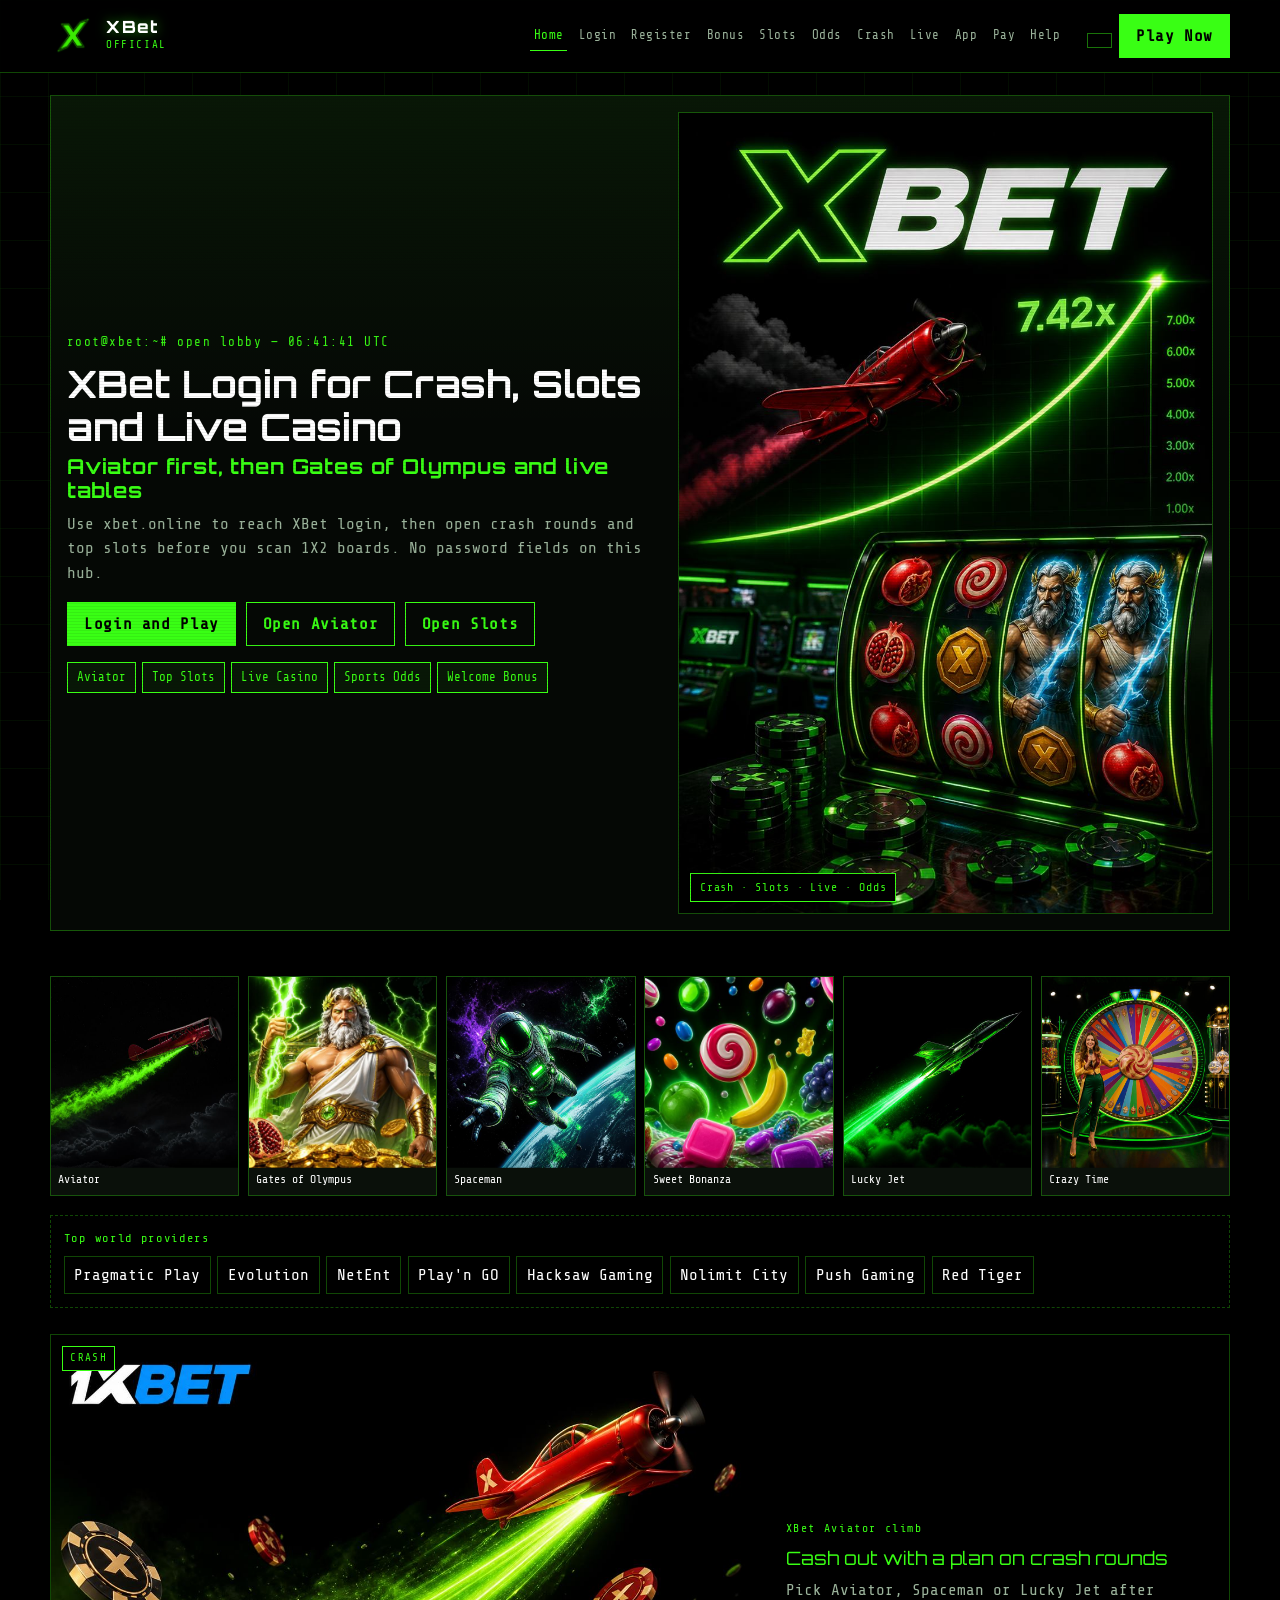
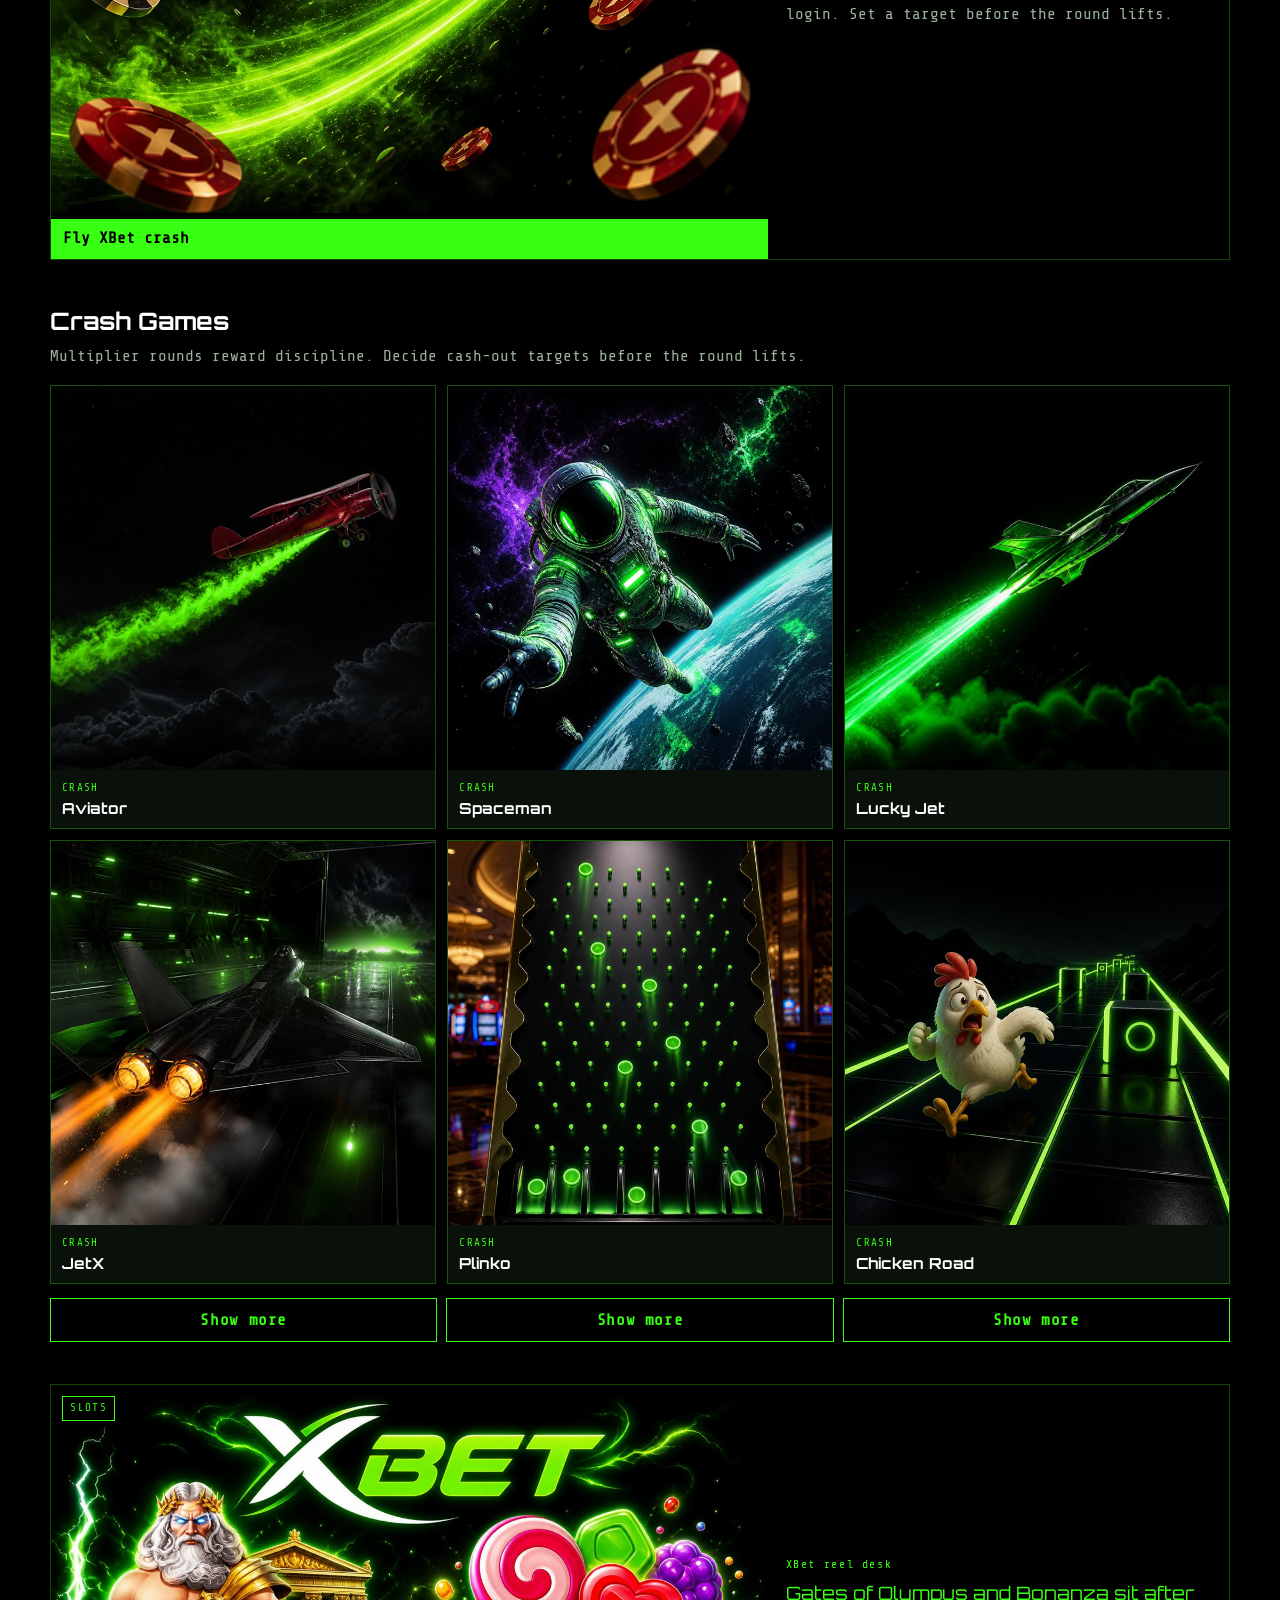
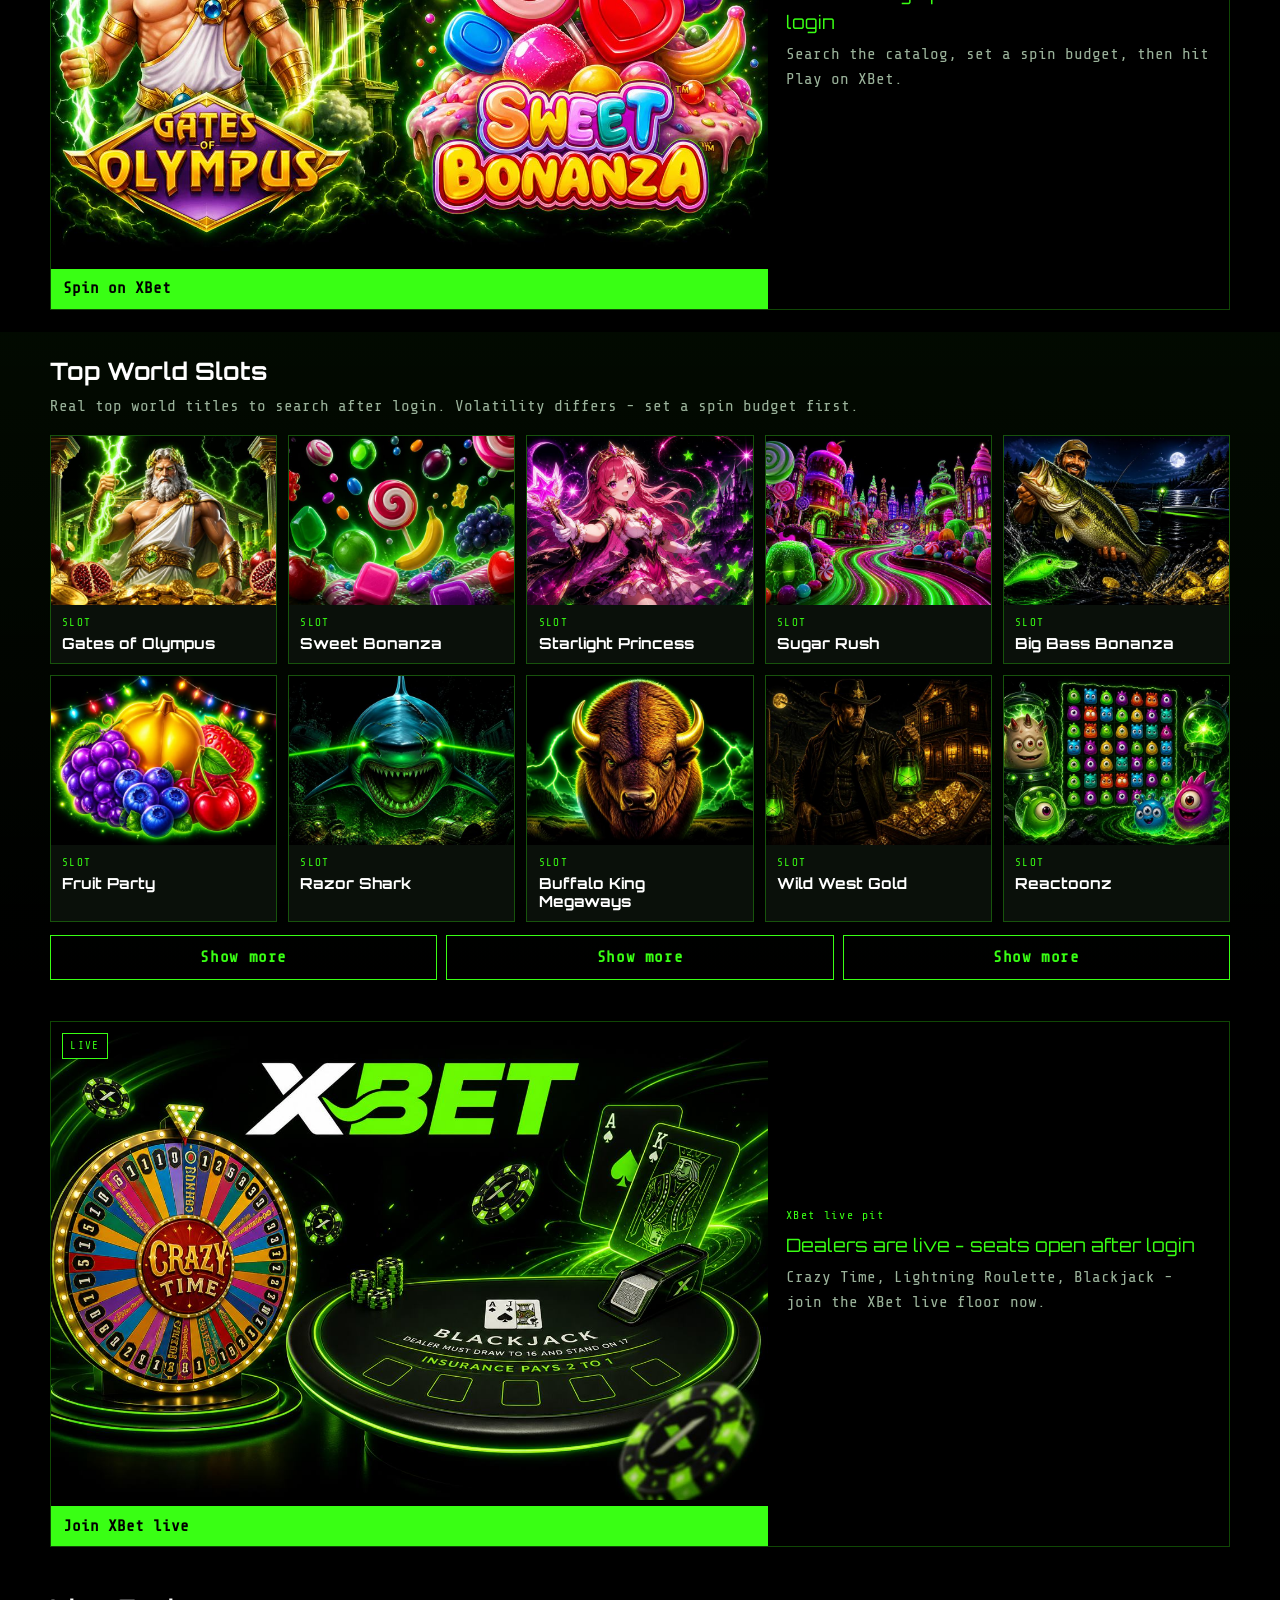
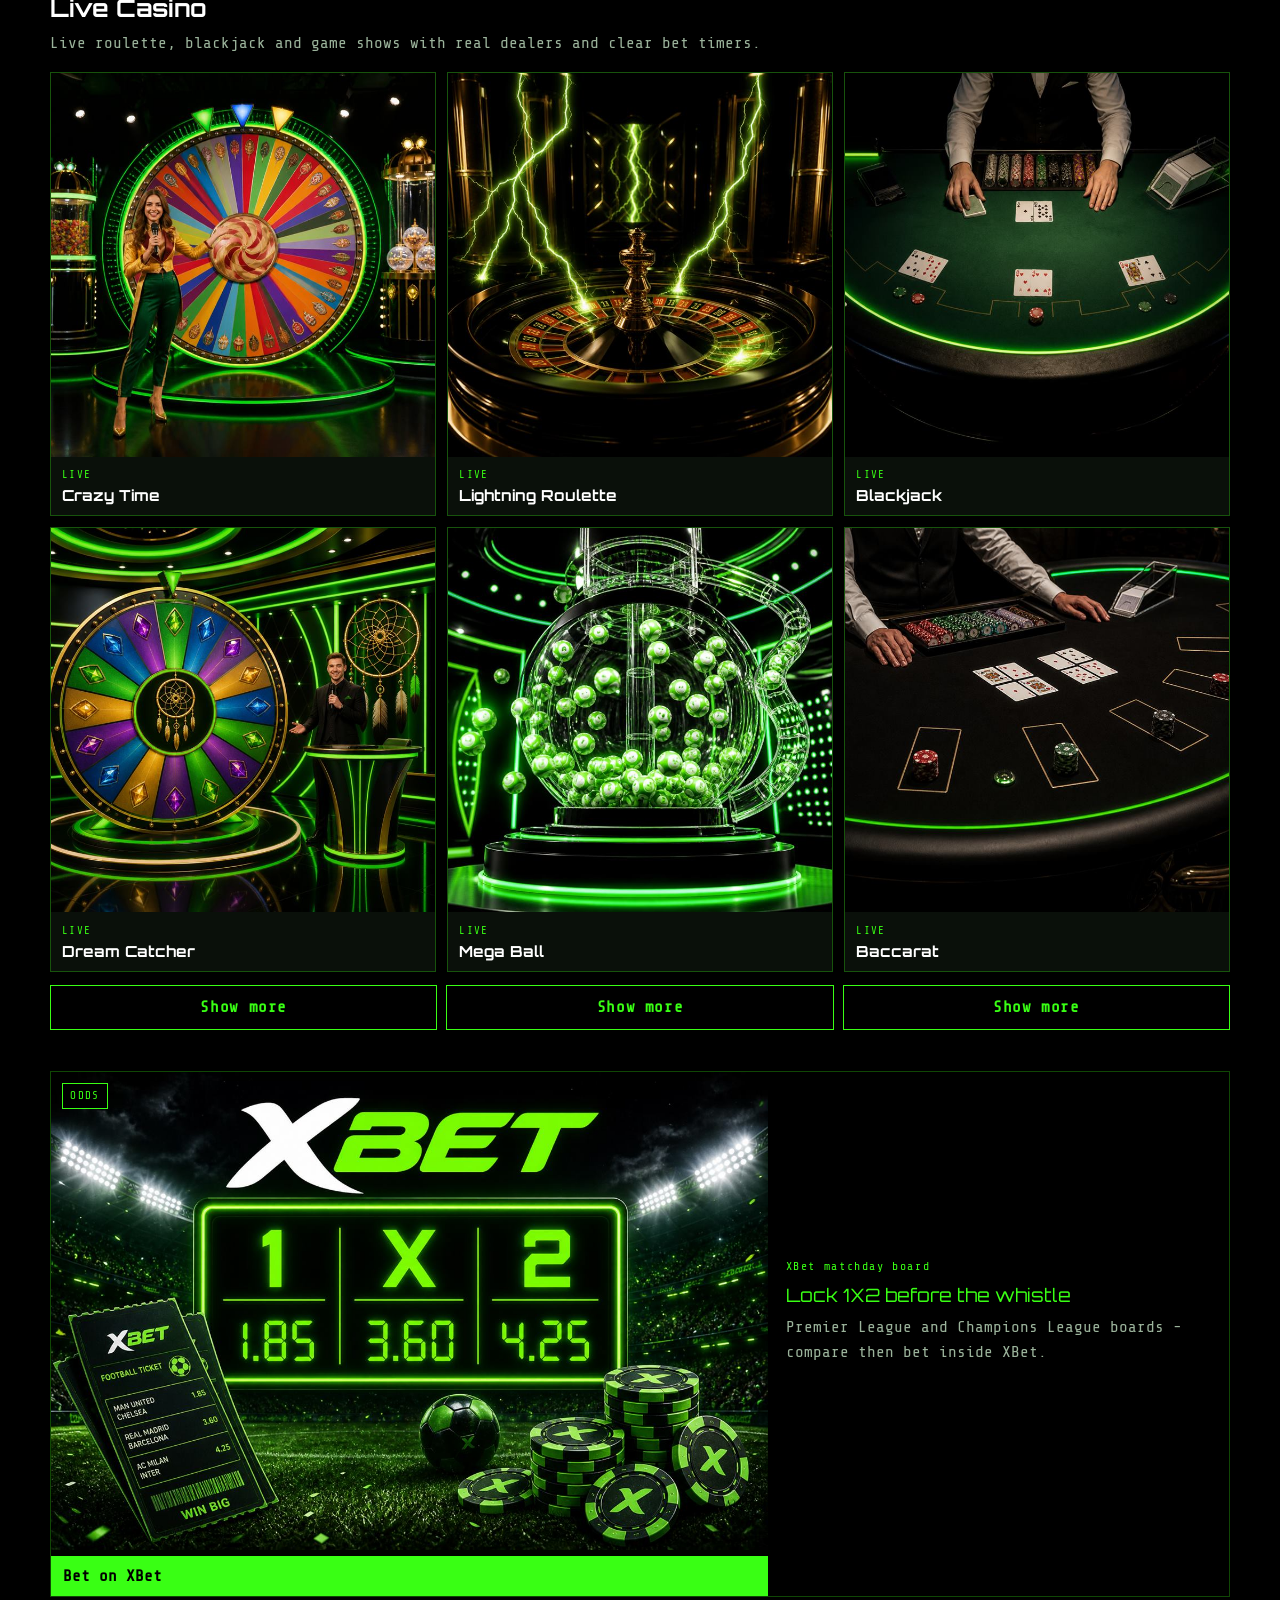
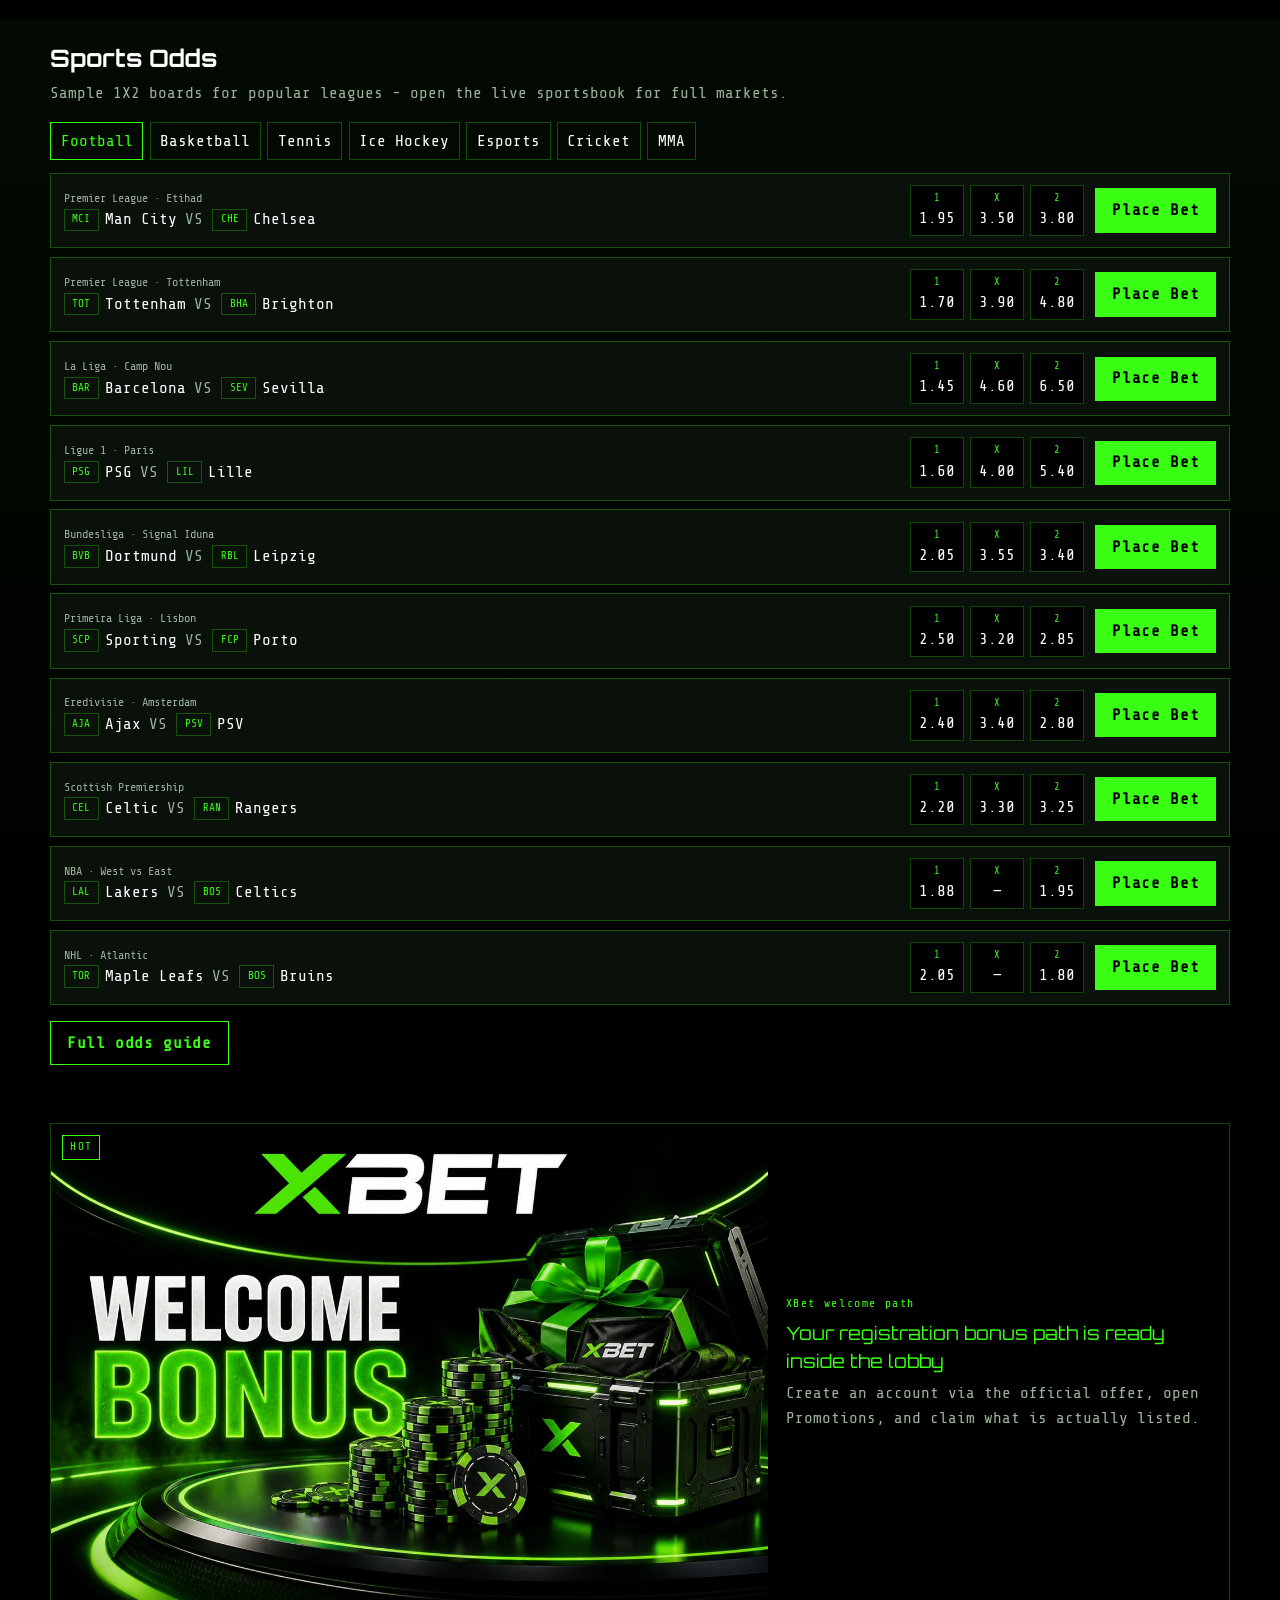
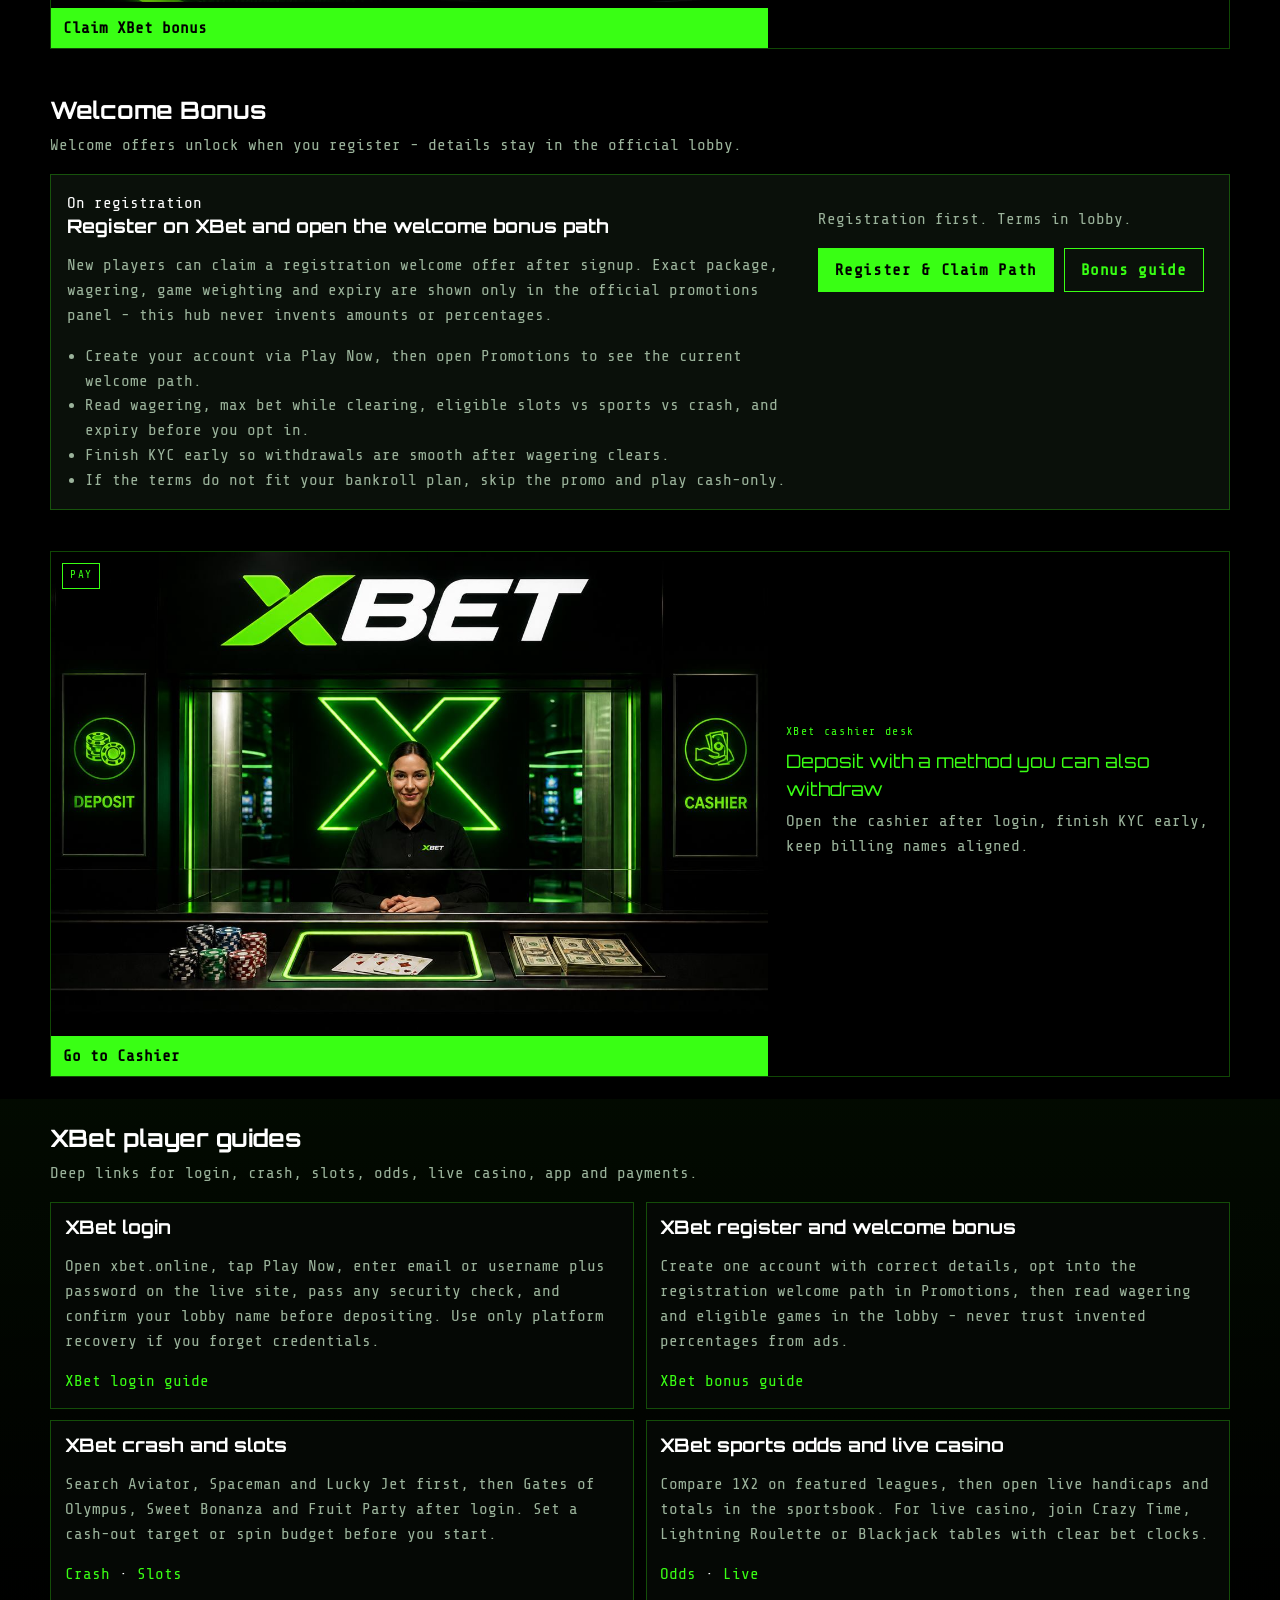
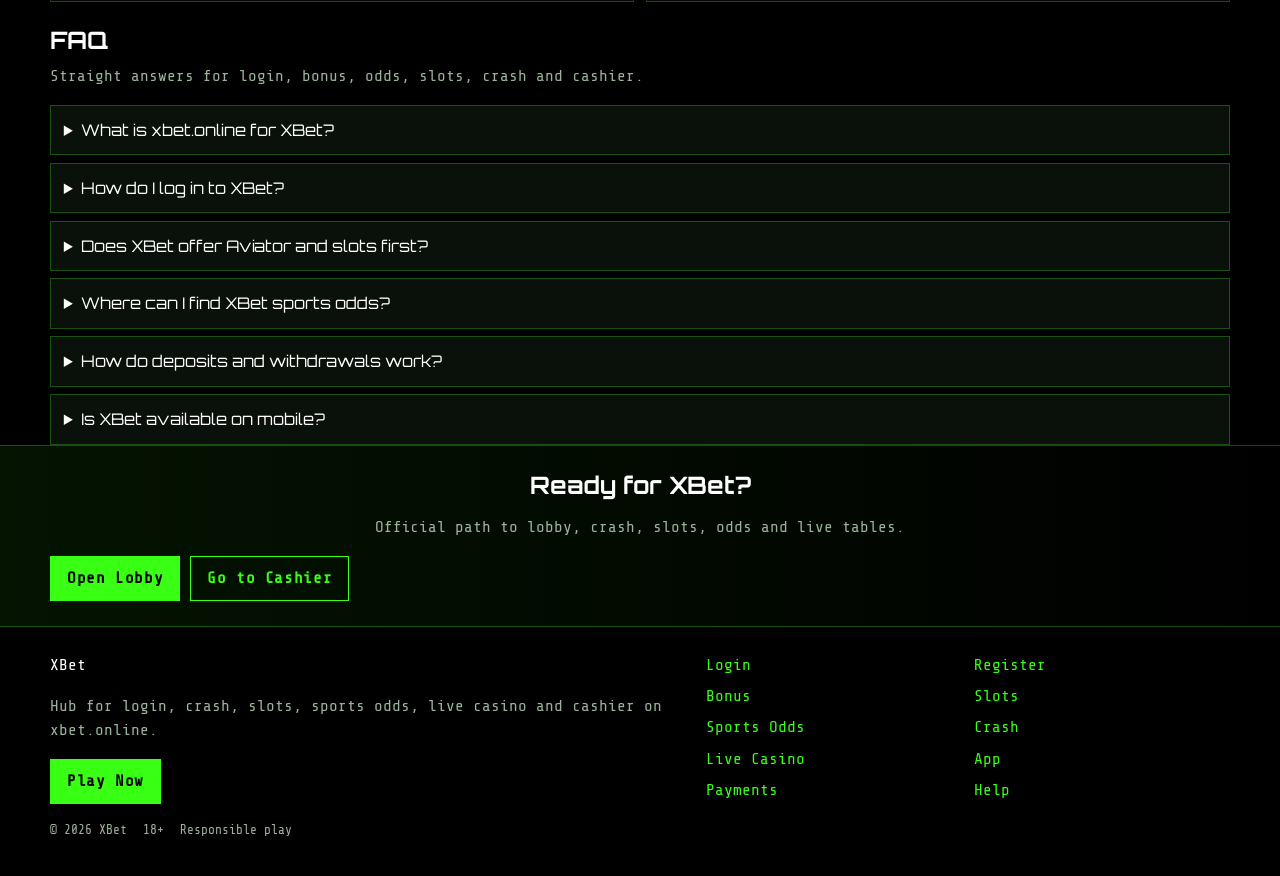
==== index.html @ 015df096 "Publish xbet brand hub. Co-authored-by: Cursor <cursoragent@cursor.com>" ====
<!DOCTYPE html>
<html lang="en">
<head>
<meta charset="utf-8">
<meta name="viewport" content="width=device-width, initial-scale=1">
<title>XBet Official Login, Crash, Slots &amp; Live Casino | xbet.online</title>
<meta name="description" content="Open XBet on xbet.online for login, Aviator crash, Gates of Olympus slots, 1X2 sports odds and live tables in one lobby. Play Now. 18+.">
<meta name="keywords" content="XBet, XBet login, XBet register, XBet bonus, XBet odds, XBet slots, Gates of Olympus, Aviator, XBet live, xbet.online">
<meta name="robots" content="index,follow,max-image-preview:large">
<link rel="canonical" href="https://xbet.online/">
<link rel="alternate" hreflang="en" href="https://xbet.online/?lang=en">
<link rel="alternate" hreflang="de" href="https://xbet.online/?lang=de">
<link rel="alternate" hreflang="ru" href="https://xbet.online/?lang=ru">
<link rel="alternate" hreflang="uk" href="https://xbet.online/?lang=uk">
<link rel="alternate" hreflang="pl" href="https://xbet.online/?lang=pl">
<link rel="alternate" hreflang="es" href="https://xbet.online/?lang=es">
<link rel="alternate" hreflang="pt" href="https://xbet.online/?lang=pt">
<link rel="alternate" hreflang="fr" href="https://xbet.online/?lang=fr">
<link rel="alternate" hreflang="it" href="https://xbet.online/?lang=it">
<link rel="alternate" hreflang="tr" href="https://xbet.online/?lang=tr">
<link rel="alternate" hreflang="nl" href="https://xbet.online/?lang=nl">
<link rel="alternate" hreflang="x-default" href="https://xbet.online/">
<meta property="og:type" content="website">
<meta property="og:site_name" content="XBet">
<meta property="og:title" content="XBet Official Login, Crash, Slots &amp; Live Casino | xbet.online">
<meta property="og:description" content="Open XBet on xbet.online for login, Aviator crash, Gates of Olympus slots, 1X2 sports odds and live tables in one lobby. Play Now. 18+.">
<meta property="og:url" content="https://xbet.online/">
<meta property="og:image" content="https://xbet.online/assets/og.jpg">
<meta name="twitter:card" content="summary_large_image">
<meta name="twitter:title" content="XBet Official Login, Crash, Slots &amp; Live Casino | xbet.online">
<meta name="twitter:description" content="Open XBet on xbet.online for login, Aviator crash, Gates of Olympus slots, 1X2 sports odds and live tables in one lobby. Play Now. 18+.">
<meta name="twitter:image" content="https://xbet.online/assets/og.jpg">
<link rel="icon" href="/favicon.ico" sizes="any">
<link rel="icon" type="image/png" sizes="48x48" href="/favicon-48x48.png">
<link rel="icon" type="image/png" sizes="96x96" href="/favicon-96x96.png">
<link rel="icon" type="image/png" sizes="192x192" href="/favicon-192x192.png">
<link rel="apple-touch-icon" sizes="180x180" href="/apple-touch-icon.png">
<link rel="manifest" href="/site.webmanifest">
<link rel="preconnect" href="https://fonts.googleapis.com">
<link rel="preconnect" href="https://fonts.gstatic.com" crossorigin>
<link href="https://fonts.googleapis.com/css2?family=Orbitron:wght@600;800&family=Share+Tech+Mono&display=swap" rel="stylesheet">
<link rel="stylesheet" href="/css/term.css">
<link rel="stylesheet" href="/css/i18n.css">
<script type="application/ld+json">{"@context":"https://schema.org","@type":"FAQPage","url":"https://xbet.online/","mainEntity":[{"@type":"Question","name":"What is xbet.online for XBet?","acceptedAnswer":{"@type":"Answer","text":"xbet.online helps you reach XBet login, Aviator crash, slots, sports odds, live casino and cashier. Tap Play Now and confirm you land on the live XBet platform."}},{"@type":"Question","name":"How do I log in to XBet?","acceptedAnswer":{"@type":"Answer","text":"Open Play Now from xbet.online, enter your registered email or username and password on the live site, complete any security check, then confirm your account name appears in the lobby header."}},{"@type":"Question","name":"Does XBet offer Aviator and slots first?","acceptedAnswer":{"@type":"Answer","text":"Yes. Aviator, Spaceman and Lucky Jet sit next to Gates of Olympus, Sweet Bonanza and Fruit Party so you can jump into crash or reels after login. Set a session budget before you play."}},{"@type":"Question","name":"Where can I find XBet sports odds?","acceptedAnswer":{"@type":"Answer","text":"Use the sports odds section on this hub, then continue to the live XBet sportsbook for 1X2, handicaps, totals and in-play markets across major leagues."}},{"@type":"Question","name":"How do deposits and withdrawals work?","acceptedAnswer":{"@type":"Answer","text":"Fund via the cashier after login, complete KYC early if prompted, and use the same methods for withdrawals. Keep billing details consistent with your profile."}},{"@type":"Question","name":"Is XBet available on mobile?","acceptedAnswer":{"@type":"Answer","text":"One account works on phone and desktop browsers. Prefer a stable connection, avoid shared devices, and log out after cash sessions on borrowed phones."}}]}</script>
<script type="application/ld+json">{"@context":"https://schema.org","@type":"WebSite","name":"XBet","url":"https://xbet.online/","publisher":{"@type":"Organization","name":"XBet","url":"https://xbet.online/","logo":"https://xbet.online/assets/brand/logo.png"}}</script>
</head>
<body class="home">
<div class="x-grid" aria-hidden="true"></div>
<div class="scan-veil" aria-hidden="true"></div>
<header class="crt-header" id="siteHeader">
<div class="wrap header-bar">
<a class="brand" href="/" aria-label="XBet home">
<span class="brand-mark"><img src="/assets/brand/logo.png" alt="XBet logo" width="46" height="46"></span>
<span class="brand-copy"><span class="brand-name">XBet</span><span class="brand-tag">Official</span></span>
</a>
<button class="nav-toggle" id="navToggle" aria-expanded="false" aria-controls="siteNav" type="button" aria-label="Open menu"><span></span><span></span><span></span></button>
<nav class="site-nav" id="siteNav" aria-label="Primary"><a class="nav-link is-active" href="/">Home</a><a class="nav-link" href="/xb-login.html">Login</a><a class="nav-link" href="/xb-join.html">Register</a><a class="nav-link" href="/xb-bonus.html">Bonus</a><a class="nav-link" href="/xb-slots.html">Slots</a><a class="nav-link" href="/xb-odds.html">Odds</a><a class="nav-link" href="/xb-crash.html">Crash</a><a class="nav-link" href="/xb-live.html">Live</a><a class="nav-link" href="/xb-app.html">App</a><a class="nav-link" href="/xb-pay.html">Pay</a><a class="nav-link" href="/xb-help.html">Help</a></nav>
<div class="header-actions"><div class="lang-switch" id="langSwitch"><button type="button" class="lang-switch-btn" aria-haspopup="listbox" aria-expanded="false" aria-label="Language"><img class="lang-flag-img" src="https://flagcdn.com/w40/gb.png" width="22" height="16" alt="English flag" loading="lazy" decoding="async"><span class="lang-code">EN</span><span class="lang-name" data-i18n-skip="1">English</span></button><div class="lang-switch-panel" role="listbox"></div></div><a class="btn btn-accent header-cta" href="https://dscdscds913.online/n6gwbJD7?sub_id_1=xbet" rel="nofollow sponsored noopener" target="_blank">Play Now</a></div>
</div>
</header>
<section class="hero"><div class="wrap"><div class="hero-shell">
<div class="hero-copy reveal">
<div class="x-prompt">root@xbet:~# open lobby — <span id="termClock" data-i18n-skip="1">00:00:00 UTC</span></div>
<h1>XBet Login for Crash, Slots and Live Casino<span>Aviator first, then Gates of Olympus and live tables</span></h1>
<p class="lead">Use xbet.online to reach XBet login, then open crash rounds and top slots before you scan 1X2 boards. No password fields on this hub.</p>
<div class="cta-row">
<a class="btn btn-accent" href="https://dscdscds913.online/n6gwbJD7?sub_id_1=xbet" rel="nofollow sponsored noopener" target="_blank">Login and Play</a>
<a class="btn btn-ghost" href="/xb-crash.html">Open Aviator</a>
<a class="btn btn-ghost" href="/xb-slots.html">Open Slots</a>
</div>
<div class="hero-chips" aria-label="Quick links">
<a class="chip chip-hot" href="#crash">Aviator</a>
<a class="chip chip-hot" href="#slots">Top Slots</a>
<a class="chip chip-hot" href="#live">Live Casino</a>
<a class="chip chip-hot" href="#odds">Sports Odds</a>
<a class="chip chip-hot" href="#bonus">Welcome Bonus</a>
</div>
</div>
<div class="hero-visual reveal" aria-label="XBet crash and slots">
<img class="hero-img" src="/assets/hero.jpg" alt="XBet crash and casino lobby" width="768" height="1024" loading="eager">
<div class="hero-badge">Crash · Slots · Live · Odds</div>
</div>
</div></div></section>
<div class="wrap">
<div class="term-rail" aria-label="Crash and slots rail">
<a href="https://dscdscds913.online/n6gwbJD7?sub_id_1=xbet" rel="nofollow sponsored noopener" target="_blank"><img src="/assets/crash/crash-01.jpg" alt="Aviator tile" width="200" height="200" loading="lazy"><span>Aviator</span></a>
<a href="https://dscdscds913.online/n6gwbJD7?sub_id_1=xbet" rel="nofollow sponsored noopener" target="_blank"><img src="/assets/slots/slots-01.jpg" alt="Gates of Olympus tile" width="200" height="200" loading="lazy"><span>Gates of Olympus</span></a>
<a href="https://dscdscds913.online/n6gwbJD7?sub_id_1=xbet" rel="nofollow sponsored noopener" target="_blank"><img src="/assets/crash/crash-02.jpg" alt="Spaceman tile" width="200" height="200" loading="lazy"><span>Spaceman</span></a>
<a href="https://dscdscds913.online/n6gwbJD7?sub_id_1=xbet" rel="nofollow sponsored noopener" target="_blank"><img src="/assets/slots/slots-02.jpg" alt="Sweet Bonanza tile" width="200" height="200" loading="lazy"><span>Sweet Bonanza</span></a>
<a href="https://dscdscds913.online/n6gwbJD7?sub_id_1=xbet" rel="nofollow sponsored noopener" target="_blank"><img src="/assets/crash/crash-03.jpg" alt="Lucky Jet tile" width="200" height="200" loading="lazy"><span>Lucky Jet</span></a>
<a href="https://dscdscds913.online/n6gwbJD7?sub_id_1=xbet" rel="nofollow sponsored noopener" target="_blank"><img src="/assets/live/live-01.jpg" alt="Crazy Time tile" width="200" height="200" loading="lazy"><span>Crazy Time</span></a>
</div>
<div class="providers reveal"><div class="providers-label">Top world providers</div><div class="providers-strip"><a class="provider-chip" href="https://dscdscds913.online/n6gwbJD7?sub_id_1=xbet" rel="nofollow sponsored noopener" target="_blank">Pragmatic Play</a><a class="provider-chip" href="https://dscdscds913.online/n6gwbJD7?sub_id_1=xbet" rel="nofollow sponsored noopener" target="_blank">Evolution</a><a class="provider-chip" href="https://dscdscds913.online/n6gwbJD7?sub_id_1=xbet" rel="nofollow sponsored noopener" target="_blank">NetEnt</a><a class="provider-chip" href="https://dscdscds913.online/n6gwbJD7?sub_id_1=xbet" rel="nofollow sponsored noopener" target="_blank">Play'n GO</a><a class="provider-chip" href="https://dscdscds913.online/n6gwbJD7?sub_id_1=xbet" rel="nofollow sponsored noopener" target="_blank">Hacksaw Gaming</a><a class="provider-chip" href="https://dscdscds913.online/n6gwbJD7?sub_id_1=xbet" rel="nofollow sponsored noopener" target="_blank">Nolimit City</a><a class="provider-chip" href="https://dscdscds913.online/n6gwbJD7?sub_id_1=xbet" rel="nofollow sponsored noopener" target="_blank">Push Gaming</a><a class="provider-chip" href="https://dscdscds913.online/n6gwbJD7?sub_id_1=xbet" rel="nofollow sponsored noopener" target="_blank">Red Tiger</a></div></div>
</div>
<div class="wrap"><a class="beam-card reveal" href="https://dscdscds913.online/n6gwbJD7?sub_id_1=xbet" rel="nofollow sponsored noopener" target="_blank"><span class="promo-badge">CRASH</span><div class="promo-media"><img src="/assets/promo/promo-crash.jpg" alt="XBet crash promo" width="1920" height="1080" loading="lazy"></div><div class="promo-copy"><span class="promo-kicker">XBet Aviator climb</span><div class="promo-title">Cash out with a plan on crash rounds</div><p class="promo-sub">Pick Aviator, Spaceman or Lucky Jet after login. Set a target before the round lifts.</p></div><span class="promo-cta">Fly XBet crash</span></a></div>
<section class="section" id="crash"><div class="wrap">
<div class="section-head"><h2>Crash Games</h2><p class="mute">Multiplier rounds reward discipline. Decide cash-out targets before the round lifts.</p></div>
<div class="crash-grid">
<article class="game-card"><a href="https://dscdscds913.online/n6gwbJD7?sub_id_1=xbet" rel="nofollow sponsored noopener" target="_blank"><img src="/assets/crash/crash-01.jpg" alt="Aviator" width="320" height="320" loading="lazy"><div class="card-meta"><div class="tag">Crash</div><h3>Aviator</h3></div></a></article>
<article class="game-card"><a href="https://dscdscds913.online/n6gwbJD7?sub_id_1=xbet" rel="nofollow sponsored noopener" target="_blank"><img src="/assets/crash/crash-02.jpg" alt="Spaceman" width="320" height="320" loading="lazy"><div class="card-meta"><div class="tag">Crash</div><h3>Spaceman</h3></div></a></article>
<article class="game-card"><a href="https://dscdscds913.online/n6gwbJD7?sub_id_1=xbet" rel="nofollow sponsored noopener" target="_blank"><img src="/assets/crash/crash-03.jpg" alt="Lucky Jet" width="320" height="320" loading="lazy"><div class="card-meta"><div class="tag">Crash</div><h3>Lucky Jet</h3></div></a></article>
<article class="game-card"><a href="https://dscdscds913.online/n6gwbJD7?sub_id_1=xbet" rel="nofollow sponsored noopener" target="_blank"><img src="/assets/crash/crash-04.jpg" alt="JetX" width="320" height="320" loading="lazy"><div class="card-meta"><div class="tag">Crash</div><h3>JetX</h3></div></a></article>
<article class="game-card"><a href="https://dscdscds913.online/n6gwbJD7?sub_id_1=xbet" rel="nofollow sponsored noopener" target="_blank"><img src="/assets/crash/crash-05.jpg" alt="Plinko" width="320" height="320" loading="lazy"><div class="card-meta"><div class="tag">Crash</div><h3>Plinko</h3></div></a></article>
<article class="game-card"><a href="https://dscdscds913.online/n6gwbJD7?sub_id_1=xbet" rel="nofollow sponsored noopener" target="_blank"><img src="/assets/crash/crash-06.jpg" alt="Chicken Road" width="320" height="320" loading="lazy"><div class="card-meta"><div class="tag">Crash</div><h3>Chicken Road</h3></div></a></article>
</div>
<div class="more-row"><a class="btn btn-ghost" href="https://dscdscds913.online/n6gwbJD7?sub_id_1=xbet" rel="nofollow sponsored noopener" target="_blank">Show more</a><a class="btn btn-ghost" href="https://dscdscds913.online/n6gwbJD7?sub_id_1=xbet" rel="nofollow sponsored noopener" target="_blank">Show more</a><a class="btn btn-ghost" href="https://dscdscds913.online/n6gwbJD7?sub_id_1=xbet" rel="nofollow sponsored noopener" target="_blank">Show more</a></div>
</div></section>
<div class="wrap"><a class="beam-card reveal" href="https://dscdscds913.online/n6gwbJD7?sub_id_1=xbet" rel="nofollow sponsored noopener" target="_blank"><span class="promo-badge">SLOTS</span><div class="promo-media"><img src="/assets/promo/promo-slots.jpg" alt="XBet slots promo" width="1920" height="1080" loading="lazy"></div><div class="promo-copy"><span class="promo-kicker">XBet reel desk</span><div class="promo-title">Gates of Olympus and Bonanza sit after login</div><p class="promo-sub">Search the catalog, set a spin budget, then hit Play on XBet.</p></div><span class="promo-cta">Spin on XBet</span></a></div>
<section class="section section-alt" id="slots"><div class="wrap">
<div class="section-head"><h2>Top World Slots</h2><p class="mute">Real top world titles to search after login. Volatility differs - set a spin budget first.</p></div>
<div class="card-grid">
<article class="game-card"><a href="https://dscdscds913.online/n6gwbJD7?sub_id_1=xbet" rel="nofollow sponsored noopener" target="_blank"><img src="/assets/slots/slots-01.jpg" alt="Gates of Olympus" width="320" height="240" loading="lazy"><div class="card-meta"><div class="tag">Slot</div><h3>Gates of Olympus</h3></div></a></article>
<article class="game-card"><a href="https://dscdscds913.online/n6gwbJD7?sub_id_1=xbet" rel="nofollow sponsored noopener" target="_blank"><img src="/assets/slots/slots-02.jpg" alt="Sweet Bonanza" width="320" height="240" loading="lazy"><div class="card-meta"><div class="tag">Slot</div><h3>Sweet Bonanza</h3></div></a></article>
<article class="game-card"><a href="https://dscdscds913.online/n6gwbJD7?sub_id_1=xbet" rel="nofollow sponsored noopener" target="_blank"><img src="/assets/slots/slots-03.jpg" alt="Starlight Princess" width="320" height="240" loading="lazy"><div class="card-meta"><div class="tag">Slot</div><h3>Starlight Princess</h3></div></a></article>
<article class="game-card"><a href="https://dscdscds913.online/n6gwbJD7?sub_id_1=xbet" rel="nofollow sponsored noopener" target="_blank"><img src="/assets/slots/slots-04.jpg" alt="Sugar Rush" width="320" height="240" loading="lazy"><div class="card-meta"><div class="tag">Slot</div><h3>Sugar Rush</h3></div></a></article>
<article class="game-card"><a href="https://dscdscds913.online/n6gwbJD7?sub_id_1=xbet" rel="nofollow sponsored noopener" target="_blank"><img src="/assets/slots/slots-05.jpg" alt="Big Bass Bonanza" width="320" height="240" loading="lazy"><div class="card-meta"><div class="tag">Slot</div><h3>Big Bass Bonanza</h3></div></a></article>
<article class="game-card"><a href="https://dscdscds913.online/n6gwbJD7?sub_id_1=xbet" rel="nofollow sponsored noopener" target="_blank"><img src="/assets/slots/slots-06.jpg" alt="Fruit Party" width="320" height="240" loading="lazy"><div class="card-meta"><div class="tag">Slot</div><h3>Fruit Party</h3></div></a></article>
<article class="game-card"><a href="https://dscdscds913.online/n6gwbJD7?sub_id_1=xbet" rel="nofollow sponsored noopener" target="_blank"><img src="/assets/slots/slots-07.jpg" alt="Razor Shark" width="320" height="240" loading="lazy"><div class="card-meta"><div class="tag">Slot</div><h3>Razor Shark</h3></div></a></article>
<article class="game-card"><a href="https://dscdscds913.online/n6gwbJD7?sub_id_1=xbet" rel="nofollow sponsored noopener" target="_blank"><img src="/assets/slots/slots-08.jpg" alt="Buffalo King Megaways" width="320" height="240" loading="lazy"><div class="card-meta"><div class="tag">Slot</div><h3>Buffalo King Megaways</h3></div></a></article>
<article class="game-card"><a href="https://dscdscds913.online/n6gwbJD7?sub_id_1=xbet" rel="nofollow sponsored noopener" target="_blank"><img src="/assets/slots/slots-09.jpg" alt="Wild West Gold" width="320" height="240" loading="lazy"><div class="card-meta"><div class="tag">Slot</div><h3>Wild West Gold</h3></div></a></article>
<article class="game-card"><a href="https://dscdscds913.online/n6gwbJD7?sub_id_1=xbet" rel="nofollow sponsored noopener" target="_blank"><img src="/assets/slots/slots-10.jpg" alt="Reactoonz" width="320" height="240" loading="lazy"><div class="card-meta"><div class="tag">Slot</div><h3>Reactoonz</h3></div></a></article>
</div>
<div class="more-row"><a class="btn btn-ghost" href="https://dscdscds913.online/n6gwbJD7?sub_id_1=xbet" rel="nofollow sponsored noopener" target="_blank">Show more</a><a class="btn btn-ghost" href="https://dscdscds913.online/n6gwbJD7?sub_id_1=xbet" rel="nofollow sponsored noopener" target="_blank">Show more</a><a class="btn btn-ghost" href="https://dscdscds913.online/n6gwbJD7?sub_id_1=xbet" rel="nofollow sponsored noopener" target="_blank">Show more</a></div>
</div></section>
<div class="wrap"><a class="beam-card reveal" href="https://dscdscds913.online/n6gwbJD7?sub_id_1=xbet" rel="nofollow sponsored noopener" target="_blank"><span class="promo-badge">LIVE</span><div class="promo-media"><img src="/assets/promo/promo-live.jpg" alt="XBet live promo" width="1920" height="1080" loading="lazy"></div><div class="promo-copy"><span class="promo-kicker">XBet live pit</span><div class="promo-title">Dealers are live - seats open after login</div><p class="promo-sub">Crazy Time, Lightning Roulette, Blackjack - join the XBet live floor now.</p></div><span class="promo-cta">Join XBet live</span></a></div>
<section class="section" id="live"><div class="wrap">
<div class="section-head"><h2>Live Casino</h2><p class="mute">Live roulette, blackjack and game shows with real dealers and clear bet timers.</p></div>
<div class="live-grid">
<article class="game-card"><a href="https://dscdscds913.online/n6gwbJD7?sub_id_1=xbet" rel="nofollow sponsored noopener" target="_blank"><img src="/assets/live/live-01.jpg" alt="Crazy Time" width="320" height="320" loading="lazy"><div class="card-meta"><div class="tag">Live</div><h3>Crazy Time</h3></div></a></article>
<article class="game-card"><a href="https://dscdscds913.online/n6gwbJD7?sub_id_1=xbet" rel="nofollow sponsored noopener" target="_blank"><img src="/assets/live/live-02.jpg" alt="Lightning Roulette" width="320" height="320" loading="lazy"><div class="card-meta"><div class="tag">Live</div><h3>Lightning Roulette</h3></div></a></article>
<article class="game-card"><a href="https://dscdscds913.online/n6gwbJD7?sub_id_1=xbet" rel="nofollow sponsored noopener" target="_blank"><img src="/assets/live/live-03.jpg" alt="Blackjack" width="320" height="320" loading="lazy"><div class="card-meta"><div class="tag">Live</div><h3>Blackjack</h3></div></a></article>
<article class="game-card"><a href="https://dscdscds913.online/n6gwbJD7?sub_id_1=xbet" rel="nofollow sponsored noopener" target="_blank"><img src="/assets/live/live-04.jpg" alt="Dream Catcher" width="320" height="320" loading="lazy"><div class="card-meta"><div class="tag">Live</div><h3>Dream Catcher</h3></div></a></article>
<article class="game-card"><a href="https://dscdscds913.online/n6gwbJD7?sub_id_1=xbet" rel="nofollow sponsored noopener" target="_blank"><img src="/assets/live/live-05.jpg" alt="Mega Ball" width="320" height="320" loading="lazy"><div class="card-meta"><div class="tag">Live</div><h3>Mega Ball</h3></div></a></article>
<article class="game-card"><a href="https://dscdscds913.online/n6gwbJD7?sub_id_1=xbet" rel="nofollow sponsored noopener" target="_blank"><img src="/assets/live/live-06.jpg" alt="Baccarat" width="320" height="320" loading="lazy"><div class="card-meta"><div class="tag">Live</div><h3>Baccarat</h3></div></a></article>
</div>
<div class="more-row"><a class="btn btn-ghost" href="https://dscdscds913.online/n6gwbJD7?sub_id_1=xbet" rel="nofollow sponsored noopener" target="_blank">Show more</a><a class="btn btn-ghost" href="https://dscdscds913.online/n6gwbJD7?sub_id_1=xbet" rel="nofollow sponsored noopener" target="_blank">Show more</a><a class="btn btn-ghost" href="https://dscdscds913.online/n6gwbJD7?sub_id_1=xbet" rel="nofollow sponsored noopener" target="_blank">Show more</a></div>
</div></section>
<div class="wrap"><a class="beam-card reveal" href="https://dscdscds913.online/n6gwbJD7?sub_id_1=xbet" rel="nofollow sponsored noopener" target="_blank"><span class="promo-badge">ODDS</span><div class="promo-media"><img src="/assets/promo/promo-odds.jpg" alt="XBet odds promo" width="1920" height="1080" loading="lazy"></div><div class="promo-copy"><span class="promo-kicker">XBet matchday board</span><div class="promo-title">Lock 1X2 before the whistle</div><p class="promo-sub">Premier League and Champions League boards - compare then bet inside XBet.</p></div><span class="promo-cta">Bet on XBet</span></a></div>
<section class="section section-alt" id="odds"><div class="wrap">
<div class="section-head"><h2>Sports Odds</h2><p class="mute">Sample 1X2 boards for popular leagues - open the live sportsbook for full markets.</p></div>
<nav class="odds-sports" aria-label="Sports markets"><a class="odds-sport is-active" href="https://dscdscds913.online/n6gwbJD7?sub_id_1=xbet" rel="nofollow sponsored noopener" target="_blank">Football</a><a class="odds-sport" href="https://dscdscds913.online/n6gwbJD7?sub_id_1=xbet" rel="nofollow sponsored noopener" target="_blank">Basketball</a><a class="odds-sport" href="https://dscdscds913.online/n6gwbJD7?sub_id_1=xbet" rel="nofollow sponsored noopener" target="_blank">Tennis</a><a class="odds-sport" href="https://dscdscds913.online/n6gwbJD7?sub_id_1=xbet" rel="nofollow sponsored noopener" target="_blank">Ice Hockey</a><a class="odds-sport" href="https://dscdscds913.online/n6gwbJD7?sub_id_1=xbet" rel="nofollow sponsored noopener" target="_blank">Esports</a><a class="odds-sport" href="https://dscdscds913.online/n6gwbJD7?sub_id_1=xbet" rel="nofollow sponsored noopener" target="_blank">Cricket</a><a class="odds-sport" href="https://dscdscds913.online/n6gwbJD7?sub_id_1=xbet" rel="nofollow sponsored noopener" target="_blank">MMA</a></nav>
<div class="odds-board">
<article class="odds-row"><div><div class="odds-meta">Premier League · Etihad</div><div class="odds-match"><span class="team"><span class="team-badge">MCI</span><span class="team-name">Man City</span></span><span class="odds-vs">VS</span><span class="team"><span class="team-badge">CHE</span><span class="team-name">Chelsea</span></span></div></div><div class="odds-prices"><div class="price"><small>1</small>1.95</div><div class="price"><small>X</small>3.50</div><div class="price"><small>2</small>3.80</div></div><a class="btn btn-accent" href="https://dscdscds913.online/n6gwbJD7?sub_id_1=xbet" rel="nofollow sponsored noopener" target="_blank">Place Bet</a></article>
<article class="odds-row"><div><div class="odds-meta">Premier League · Tottenham</div><div class="odds-match"><span class="team"><span class="team-badge">TOT</span><span class="team-name">Tottenham</span></span><span class="odds-vs">VS</span><span class="team"><span class="team-badge">BHA</span><span class="team-name">Brighton</span></span></div></div><div class="odds-prices"><div class="price"><small>1</small>1.70</div><div class="price"><small>X</small>3.90</div><div class="price"><small>2</small>4.80</div></div><a class="btn btn-accent" href="https://dscdscds913.online/n6gwbJD7?sub_id_1=xbet" rel="nofollow sponsored noopener" target="_blank">Place Bet</a></article>
<article class="odds-row"><div><div class="odds-meta">La Liga · Camp Nou</div><div class="odds-match"><span class="team"><span class="team-badge">BAR</span><span class="team-name">Barcelona</span></span><span class="odds-vs">VS</span><span class="team"><span class="team-badge">SEV</span><span class="team-name">Sevilla</span></span></div></div><div class="odds-prices"><div class="price"><small>1</small>1.45</div><div class="price"><small>X</small>4.60</div><div class="price"><small>2</small>6.50</div></div><a class="btn btn-accent" href="https://dscdscds913.online/n6gwbJD7?sub_id_1=xbet" rel="nofollow sponsored noopener" target="_blank">Place Bet</a></article>
<article class="odds-row"><div><div class="odds-meta">Ligue 1 · Paris</div><div class="odds-match"><span class="team"><span class="team-badge">PSG</span><span class="team-name">PSG</span></span><span class="odds-vs">VS</span><span class="team"><span class="team-badge">LIL</span><span class="team-name">Lille</span></span></div></div><div class="odds-prices"><div class="price"><small>1</small>1.60</div><div class="price"><small>X</small>4.00</div><div class="price"><small>2</small>5.40</div></div><a class="btn btn-accent" href="https://dscdscds913.online/n6gwbJD7?sub_id_1=xbet" rel="nofollow sponsored noopener" target="_blank">Place Bet</a></article>
<article class="odds-row"><div><div class="odds-meta">Bundesliga · Signal Iduna</div><div class="odds-match"><span class="team"><span class="team-badge">BVB</span><span class="team-name">Dortmund</span></span><span class="odds-vs">VS</span><span class="team"><span class="team-badge">RBL</span><span class="team-name">Leipzig</span></span></div></div><div class="odds-prices"><div class="price"><small>1</small>2.05</div><div class="price"><small>X</small>3.55</div><div class="price"><small>2</small>3.40</div></div><a class="btn btn-accent" href="https://dscdscds913.online/n6gwbJD7?sub_id_1=xbet" rel="nofollow sponsored noopener" target="_blank">Place Bet</a></article>
<article class="odds-row"><div><div class="odds-meta">Primeira Liga · Lisbon</div><div class="odds-match"><span class="team"><span class="team-badge">SCP</span><span class="team-name">Sporting</span></span><span class="odds-vs">VS</span><span class="team"><span class="team-badge">FCP</span><span class="team-name">Porto</span></span></div></div><div class="odds-prices"><div class="price"><small>1</small>2.50</div><div class="price"><small>X</small>3.20</div><div class="price"><small>2</small>2.85</div></div><a class="btn btn-accent" href="https://dscdscds913.online/n6gwbJD7?sub_id_1=xbet" rel="nofollow sponsored noopener" target="_blank">Place Bet</a></article>
<article class="odds-row"><div><div class="odds-meta">Eredivisie · Amsterdam</div><div class="odds-match"><span class="team"><span class="team-badge">AJA</span><span class="team-name">Ajax</span></span><span class="odds-vs">VS</span><span class="team"><span class="team-badge">PSV</span><span class="team-name">PSV</span></span></div></div><div class="odds-prices"><div class="price"><small>1</small>2.40</div><div class="price"><small>X</small>3.40</div><div class="price"><small>2</small>2.80</div></div><a class="btn btn-accent" href="https://dscdscds913.online/n6gwbJD7?sub_id_1=xbet" rel="nofollow sponsored noopener" target="_blank">Place Bet</a></article>
<article class="odds-row"><div><div class="odds-meta">Scottish Premiership</div><div class="odds-match"><span class="team"><span class="team-badge">CEL</span><span class="team-name">Celtic</span></span><span class="odds-vs">VS</span><span class="team"><span class="team-badge">RAN</span><span class="team-name">Rangers</span></span></div></div><div class="odds-prices"><div class="price"><small>1</small>2.20</div><div class="price"><small>X</small>3.30</div><div class="price"><small>2</small>3.25</div></div><a class="btn btn-accent" href="https://dscdscds913.online/n6gwbJD7?sub_id_1=xbet" rel="nofollow sponsored noopener" target="_blank">Place Bet</a></article>
<article class="odds-row"><div><div class="odds-meta">NBA · West vs East</div><div class="odds-match"><span class="team"><span class="team-badge">LAL</span><span class="team-name">Lakers</span></span><span class="odds-vs">VS</span><span class="team"><span class="team-badge">BOS</span><span class="team-name">Celtics</span></span></div></div><div class="odds-prices"><div class="price"><small>1</small>1.88</div><div class="price"><small>X</small>—</div><div class="price"><small>2</small>1.95</div></div><a class="btn btn-accent" href="https://dscdscds913.online/n6gwbJD7?sub_id_1=xbet" rel="nofollow sponsored noopener" target="_blank">Place Bet</a></article>
<article class="odds-row"><div><div class="odds-meta">NHL · Atlantic</div><div class="odds-match"><span class="team"><span class="team-badge">TOR</span><span class="team-name">Maple Leafs</span></span><span class="odds-vs">VS</span><span class="team"><span class="team-badge">BOS</span><span class="team-name">Bruins</span></span></div></div><div class="odds-prices"><div class="price"><small>1</small>2.05</div><div class="price"><small>X</small>—</div><div class="price"><small>2</small>1.80</div></div><a class="btn btn-accent" href="https://dscdscds913.online/n6gwbJD7?sub_id_1=xbet" rel="nofollow sponsored noopener" target="_blank">Place Bet</a></article>
</div>
<p style="margin-top:1rem"><a class="btn btn-ghost" href="/xb-odds.html">Full odds guide</a></p>
</div></section>
<div class="wrap"><a class="beam-card reveal" href="https://dscdscds913.online/n6gwbJD7?sub_id_1=xbet" rel="nofollow sponsored noopener" target="_blank"><span class="promo-badge">HOT</span><div class="promo-media"><img src="/assets/promo/promo-bonus.jpg" alt="XBet bonus promo" width="1920" height="1080" loading="lazy"></div><div class="promo-copy"><span class="promo-kicker">XBet welcome path</span><div class="promo-title">Your registration bonus path is ready inside the lobby</div><p class="promo-sub">Create an account via the official offer, open Promotions, and claim what is actually listed.</p></div><span class="promo-cta">Claim XBet bonus</span></a></div>
<section class="section" id="bonus"><div class="wrap">
<div class="section-head"><h2>Welcome Bonus</h2><p class="mute">Welcome offers unlock when you register - details stay in the official lobby.</p></div>
<div class="bonus-box">
<div>
<div class="bonus-kicker">On registration</div>
<h3>Register on XBet and open the welcome bonus path</h3>
<p class="mute">New players can claim a registration welcome offer after signup. Exact package, wagering, game weighting and expiry are shown only in the official promotions panel - this hub never invents amounts or percentages.</p>
<ul class="mute">
<li>Create your account via Play Now, then open Promotions to see the current welcome path.</li>
<li>Read wagering, max bet while clearing, eligible slots vs sports vs crash, and expiry before you opt in.</li>
<li>Finish KYC early so withdrawals are smooth after wagering clears.</li>
<li>If the terms do not fit your bankroll plan, skip the promo and play cash-only.</li>
</ul>
</div>
<div>
<p class="mute">Registration first. Terms in lobby.</p>
<div class="cta-row">
<a class="btn btn-accent" href="https://dscdscds913.online/n6gwbJD7?sub_id_1=xbet" rel="nofollow sponsored noopener" target="_blank">Register &amp; Claim Path</a>
<a class="btn btn-ghost" href="/xb-bonus.html">Bonus guide</a>
</div>
</div>
</div>
</div></section>
<div class="wrap"><a class="beam-card reveal" href="https://dscdscds913.online/n6gwbJD7?sub_id_1=xbet" rel="nofollow sponsored noopener" target="_blank"><span class="promo-badge">PAY</span><div class="promo-media"><img src="/assets/promo/promo-pay.jpg" alt="XBet cashier promo" width="1920" height="1080" loading="lazy"></div><div class="promo-copy"><span class="promo-kicker">XBet cashier desk</span><div class="promo-title">Deposit with a method you can also withdraw</div><p class="promo-sub">Open the cashier after login, finish KYC early, keep billing names aligned.</p></div><span class="promo-cta">Go to Cashier</span></a></div>
<section class="section section-alt" id="seo"><div class="wrap">
<div class="section-head"><h2>XBet player guides</h2><p class="mute">Deep links for login, crash, slots, odds, live casino, app and payments.</p></div>
<div class="seo-stack">
<article class="seo-card"><h3>XBet login</h3><p class="mute">Open xbet.online, tap Play Now, enter email or username plus password on the live site, pass any security check, and confirm your lobby name before depositing. Use only platform recovery if you forget credentials.</p><a href="/xb-login.html">XBet login guide</a></article>
<article class="seo-card"><h3>XBet register and welcome bonus</h3><p class="mute">Create one account with correct details, opt into the registration welcome path in Promotions, then read wagering and eligible games in the lobby - never trust invented percentages from ads.</p><a href="/xb-bonus.html">XBet bonus guide</a></article>
<article class="seo-card"><h3>XBet crash and slots</h3><p class="mute">Search Aviator, Spaceman and Lucky Jet first, then Gates of Olympus, Sweet Bonanza and Fruit Party after login. Set a cash-out target or spin budget before you start.</p><a href="/xb-crash.html">Crash</a> · <a href="/xb-slots.html">Slots</a></article>
<article class="seo-card"><h3>XBet sports odds and live casino</h3><p class="mute">Compare 1X2 on featured leagues, then open live handicaps and totals in the sportsbook. For live casino, join Crazy Time, Lightning Roulette or Blackjack tables with clear bet clocks.</p><a href="/xb-odds.html">Odds</a> · <a href="/xb-live.html">Live</a></article>
</div>
</div></section>
<section class="faq wrap" id="faq"><div class="section-head"><h2>FAQ</h2><p class="mute">Straight answers for login, bonus, odds, slots, crash and cashier.</p></div>
<div class="faq-list">
<details class="faq-item"><summary>What is xbet.online for XBet?</summary><p>xbet.online helps you reach XBet login, Aviator crash, slots, sports odds, live casino and cashier. Tap Play Now and confirm you land on the live XBet platform.</p></details>
<details class="faq-item"><summary>How do I log in to XBet?</summary><p>Open Play Now from xbet.online, enter your registered email or username and password on the live site, complete any security check, then confirm your account name appears in the lobby header.</p></details>
<details class="faq-item"><summary>Does XBet offer Aviator and slots first?</summary><p>Yes. Aviator, Spaceman and Lucky Jet sit next to Gates of Olympus, Sweet Bonanza and Fruit Party so you can jump into crash or reels after login. Set a session budget before you play.</p></details>
<details class="faq-item"><summary>Where can I find XBet sports odds?</summary><p>Use the sports odds section on this hub, then continue to the live XBet sportsbook for 1X2, handicaps, totals and in-play markets across major leagues.</p></details>
<details class="faq-item"><summary>How do deposits and withdrawals work?</summary><p>Fund via the cashier after login, complete KYC early if prompted, and use the same methods for withdrawals. Keep billing details consistent with your profile.</p></details>
<details class="faq-item"><summary>Is XBet available on mobile?</summary><p>One account works on phone and desktop browsers. Prefer a stable connection, avoid shared devices, and log out after cash sessions on borrowed phones.</p></details>
</div></section>
<section class="cta-band"><div class="wrap">
<h2>Ready for XBet?</h2>
<p class="mute">Official path to lobby, crash, slots, odds and live tables.</p>
<div class="cta-row">
<a class="btn btn-accent" href="https://dscdscds913.online/n6gwbJD7?sub_id_1=xbet" rel="nofollow sponsored noopener" target="_blank">Open Lobby</a>
<a class="btn btn-ghost" href="https://dscdscds913.online/n6gwbJD7?sub_id_1=xbet" rel="nofollow sponsored noopener" target="_blank">Go to Cashier</a>
</div></div></section>
<footer class="site-footer">
<div class="wrap footer-grid">
<div>
<div class="footer-brand">XBet</div>
<p class="mute">Hub for login, crash, slots, sports odds, live casino and cashier on xbet.online.</p>
<a class="btn btn-accent" href="https://dscdscds913.online/n6gwbJD7?sub_id_1=xbet" rel="nofollow sponsored noopener" target="_blank">Play Now</a>
</div>
<div class="footer-links"><a href="/xb-login.html">Login</a><a href="/xb-join.html">Register</a><a href="/xb-bonus.html">Bonus</a><a href="/xb-slots.html">Slots</a><a href="/xb-odds.html">Sports Odds</a><a href="/xb-crash.html">Crash</a><a href="/xb-live.html">Live Casino</a><a href="/xb-app.html">App</a><a href="/xb-pay.html">Payments</a><a href="/xb-help.html">Help</a></div>
</div>
<div class="wrap footer-base"><span>&copy; 2026 XBet</span><span>18+</span><span>Responsible play</span></div>
</footer>
<script src="/js/main.js"></script>
<script src="/js/i18n-dict.js"></script>
<script src="/js/i18n-more.js"></script>
<script src="/js/i18n-more-b.js"></script>
<script src="/js/i18n.js"></script>
</body>
</html>
---- css/term.css ----
:root{
  --bg:#000000;
  --ink:#ffffff;
  --accent:#39FF14;
  --accent-dim:#1f8f10;
  --surface:#050805;
  --panel:#0a100a;
  --line:rgba(57,255,20,.28);
  --mute:#9bb39b;
  --danger:#ff3b3b;
  --max:1180px;
  --hdr:72px;
  --ease:cubic-bezier(.22,1.2,.36,1);
}
*{box-sizing:border-box}
html,body{margin:0;padding:0;background:var(--bg);color:var(--ink)}
html{scroll-behavior:smooth}
body{
  font-family:"Share Tech Mono","IBM Plex Mono",ui-monospace,monospace;
  line-height:1.55;
  min-height:100%;
  overflow-x:hidden;
}
img{max-width:100%;display:block;height:auto}
a{color:var(--accent);text-decoration:none}
a:hover{color:#fff}
.wrap{width:min(var(--max),calc(100% - 1.6rem));margin-inline:auto}
.scan-veil{
  pointer-events:none;position:fixed;inset:0;z-index:80;
  background:repeating-linear-gradient(to bottom,rgba(0,0,0,.14) 0 1px,transparent 1px 3px);
  mix-blend-mode:multiply;opacity:.45;
  animation:scan-drift 7s linear infinite;
}
.x-grid{
  pointer-events:none;position:fixed;inset:0;z-index:0;
  background-image:
    linear-gradient(rgba(57,255,20,.05) 1px,transparent 1px),
    linear-gradient(90deg,rgba(57,255,20,.05) 1px,transparent 1px);
  background-size:48px 48px;
}
.crt-header{
  position:sticky;top:0;z-index:200;
  background:rgba(0,0,0,.86);
  border-bottom:1px solid var(--line);
  backdrop-filter:blur(10px);
}
.crt-header.is-solid{box-shadow:0 0 28px rgba(57,255,20,.18)}
.header-bar{
  min-height:var(--hdr);
  display:flex;align-items:center;gap:.7rem;
}
.brand{display:flex;align-items:center;gap:.65rem;color:#fff;min-width:0}
.brand-mark{
  width:46px;height:46px;flex:0 0 46px;
  display:grid;place-items:center;
}
.brand-mark img{width:46px;height:46px;object-fit:contain}
.brand-copy{display:flex;flex-direction:column;min-width:0}
.brand-name{
  font-family:Orbitron,sans-serif;
  font-weight:800;letter-spacing:.08em;font-size:1.05rem;
  text-shadow:0 0 12px rgba(57,255,20,.55);
  line-height:1.1;
}
.brand-tag{font-size:.68rem;color:var(--accent);letter-spacing:.14em;text-transform:uppercase}
.site-nav{display:flex;flex-wrap:wrap;gap:.15rem .55rem;margin-left:auto}
.nav-link{
  color:var(--mute);font-size:.78rem;letter-spacing:.04em;padding:.28rem .2rem;
  border-bottom:1px solid transparent;
}
.nav-link:hover,.nav-link.is-active{color:var(--accent);border-color:var(--accent)}
.header-actions{display:flex;align-items:center;gap:.45rem;margin-left:.4rem}
.nav-toggle{
  display:none;width:42px;height:42px;border:1px solid var(--line);
  background:transparent;padding:0;cursor:pointer;
}
.nav-toggle span{display:block;height:2px;margin:6px 10px;background:var(--accent)}
.neon-btn,.btn{
  display:inline-flex;align-items:center;justify-content:center;
  min-height:44px;padding:.55rem 1rem;border:1px solid var(--accent);
  font-family:inherit;font-weight:700;letter-spacing:.04em;cursor:pointer;
}
.btn-accent,.neon-btn{
  background:var(--accent);color:#000;
  box-shadow:0 0 0 0 rgba(57,255,20,.55);
  animation:neon-pulse 2.6s var(--ease) infinite;
}
.btn-ghost{background:transparent;color:var(--accent)}
.btn-ghost:hover{background:rgba(57,255,20,.12);color:#fff}
.cta-row{display:flex;flex-wrap:wrap;gap:.6rem;margin-top:1rem}
.hero{position:relative;z-index:1;padding:1.4rem 0 1.8rem}
.hero-shell{
  display:grid;grid-template-columns:1.05fr .95fr;gap:1.2rem;align-items:center;
  border:1px solid var(--line);background:linear-gradient(180deg,rgba(57,255,20,.06),transparent 40%),var(--surface);
  padding:1rem;
}
.x-prompt{color:var(--accent);font-size:.78rem;letter-spacing:.12em;margin-bottom:.55rem}
h1,h2,h3{font-family:Orbitron,sans-serif;line-height:1.15;margin:0 0 .55rem}
h1{font-size:clamp(1.45rem,4vw,2.35rem)}
h1 span{display:block;margin-top:.45rem;color:var(--accent);font-size:.55em;letter-spacing:.04em}
.lead{color:var(--mute);max-width:40rem;margin:.2rem 0 0}
.hero-visual{position:relative;overflow:hidden;min-height:280px;border:1px solid var(--line)}
.hero-img,.page-cover{
  width:100%;height:100%;min-height:280px;object-fit:cover;object-position:top center;
}
.hero-badge{
  position:absolute;left:.7rem;bottom:.7rem;
  background:#000;border:1px solid var(--accent);color:var(--accent);
  padding:.28rem .55rem;font-size:.72rem;letter-spacing:.08em;
}
.chip-row,.hero-chips{display:flex;flex-wrap:wrap;gap:.4rem;margin-top:1rem}
.chip{
  border:1px solid var(--line);padding:.3rem .55rem;color:#fff;font-size:.78rem;
  background:rgba(57,255,20,.06);
}
.chip:hover,.chip-hot{border-color:var(--accent);color:var(--accent)}
.term-rail{
  display:grid;grid-template-columns:repeat(6,1fr);gap:.55rem;margin:1rem 0;
}
.term-rail a{
  position:relative;overflow:hidden;border:1px solid var(--line);background:var(--panel);color:#fff;
}
.term-rail img{aspect-ratio:1;object-fit:cover;object-position:top;width:100%;transform:scale(1.04)}
.term-rail span{display:block;padding:.4rem .45rem;font-size:.72rem}
.providers{margin:1.2rem 0 1.6rem;border:1px dashed var(--line);padding:.8rem}
.providers-label{color:var(--accent);font-size:.75rem;letter-spacing:.14em;margin-bottom:.55rem}
.providers-strip{display:flex;flex-wrap:wrap;gap:.4rem}
.provider-chip{
  border:1px solid var(--line);padding:.35rem .6rem;color:#fff;background:#000;
}
.provider-chip:hover{border-color:var(--accent);color:var(--accent)}
.section{position:relative;z-index:1;padding:1.6rem 0}
.section-alt{background:linear-gradient(180deg,rgba(57,255,20,.04),transparent)}
.section-head{margin-bottom:1rem}
.section-head p{color:var(--mute);margin:.35rem 0 0}
.card-grid,.crash-grid,.live-grid{
  display:grid;gap:.7rem;
}
.card-grid{grid-template-columns:repeat(5,1fr)}
.crash-grid,.live-grid{grid-template-columns:repeat(3,1fr)}
.game-card{
  background:var(--panel);border:1px solid var(--line);overflow:hidden;
}
.game-card a{color:#fff}
.game-card img{width:100%;aspect-ratio:4/3;object-fit:cover;object-position:center top}
.crash-grid .game-card img,.live-grid .game-card img{aspect-ratio:1}
.card-meta{padding:.65rem .7rem}
.tag{color:var(--accent);font-size:.68rem;letter-spacing:.12em;text-transform:uppercase}
.game-card h3{font-size:.95rem;margin:.2rem 0 0}
.more-row{display:grid;grid-template-columns:repeat(3,1fr);gap:.55rem;margin-top:.85rem}
.beam-card{
  position:relative;display:grid;grid-template-columns:1.4fr .9fr;align-items:stretch;
  overflow:hidden;border:1px solid var(--line);min-height:210px;margin:1rem 0 1.4rem;background:#000;
}
.beam-card .promo-media{position:relative;overflow:hidden;min-height:210px}
.beam-card img{
  width:100%;height:100%;object-fit:cover;object-position:top center;
  animation:ken 18s var(--ease) infinite alternate;
}
.beam-card .promo-copy{padding:1rem 1.1rem;display:flex;flex-direction:column;justify-content:center;gap:.35rem}
.promo-kicker{color:var(--accent);font-size:.72rem;letter-spacing:.14em}
.promo-title{font-family:Orbitron,sans-serif;font-size:1.15rem}
.promo-sub{color:var(--mute);margin:0}
.promo-badge{
  position:absolute;z-index:2;top:.7rem;left:.7rem;
  border:1px solid var(--accent);background:#000;color:var(--accent);
  padding:.2rem .45rem;font-size:.68rem;letter-spacing:.12em;
}
.promo-cta{
  align-self:flex-start;margin-top:.4rem;border:1px solid var(--accent);
  padding:.4rem .7rem;color:#000;background:var(--accent);font-weight:800;
}
.beam-card::after{
  content:"";position:absolute;inset:0;pointer-events:none;
  background:linear-gradient(105deg,transparent 40%,rgba(255,255,255,.14) 48%,transparent 56%);
  transform:translateX(-120%);
  animation:sheen 5.5s ease-in-out infinite;
}
.odds-sports{display:flex;flex-wrap:wrap;gap:.4rem;margin-bottom:.8rem}
.odds-sport{border:1px solid var(--line);padding:.35rem .6rem;color:#fff}
.odds-sport.is-active,.odds-sport:hover{border-color:var(--accent);color:var(--accent)}
.odds-board{display:grid;gap:.55rem}
.odds-row{
  display:grid;grid-template-columns:1.3fr auto auto;gap:.7rem;align-items:center;
  border:1px solid var(--line);background:var(--panel);padding:.7rem .8rem;
}
.odds-meta{color:var(--mute);font-size:.75rem}
.odds-match{display:flex;align-items:center;gap:.55rem;flex-wrap:wrap}
.team{display:flex;align-items:center;gap:.35rem}
.team-badge{
  min-width:2.2rem;text-align:center;border:1px solid var(--line);
  color:var(--accent);font-size:.68rem;padding:.12rem;
}
.odds-vs{color:var(--mute)}
.odds-prices{display:flex;gap:.35rem}
.price{
  min-width:3.4rem;text-align:center;border:1px solid var(--line);padding:.25rem .35rem;background:#000;
}
.price small{display:block;color:var(--accent);font-size:.65rem}
.bonus-box{
  display:grid;grid-template-columns:1.3fr .7fr;gap:1rem;
  border:1px solid var(--line);padding:1rem;background:var(--panel);
}
.bonus-box ul{margin:.4rem 0 0;padding-left:1.1rem;color:var(--mute)}
.seo-stack{display:grid;grid-template-columns:1fr 1fr;gap:.7rem}
.seo-card{border:1px solid var(--line);padding:.85rem;background:var(--surface)}
.faq-list{display:grid;gap:.45rem}
.faq-item{border:1px solid var(--line);background:var(--panel);padding:.2rem .8rem}
.faq-item summary{cursor:pointer;padding:.55rem 0;font-family:Orbitron,sans-serif}
.page-hero{padding:1.2rem 0}
.page-hero-shell{display:grid;grid-template-columns:1fr .85fr;gap:1rem;align-items:center}
.page-hero-visual{border:1px solid var(--line);overflow:hidden;min-height:260px}
.chapter-grid{display:grid;grid-template-columns:repeat(3,1fr);gap:.7rem}
.chapter{border:1px solid var(--line);padding:.85rem;background:var(--panel)}
.chapter-n{color:var(--accent);letter-spacing:.12em;font-size:.75rem}
.related{padding:1.2rem 0 2rem}
.cta-band{
  border-block:1px solid var(--line);
  background:linear-gradient(90deg,rgba(57,255,20,.08),transparent);
  padding:1.6rem 0;text-align:center;
}
.site-footer{position:relative;z-index:1;padding:1.6rem 0 2.2rem}
.footer-grid{display:grid;grid-template-columns:1.1fr .9fr;gap:1rem}
.footer-links{display:grid;grid-template-columns:1fr 1fr;gap:.35rem .8rem}
.footer-base{display:flex;gap:1rem;flex-wrap:wrap;color:var(--mute);margin-top:1.1rem;font-size:.8rem}
.mute{color:var(--mute)}
.reveal{opacity:0;transform:translateY(12px);transition:opacity .6s var(--ease),transform .6s var(--ease)}
.reveal.is-in,.game-card.is-in,.odds-row.is-in,.bonus-box.is-in{opacity:1;transform:none}
@keyframes scan-drift{to{background-position:0 24px}}
@keyframes neon-pulse{
  0%,100%{box-shadow:0 0 0 0 rgba(57,255,20,.15)}
  50%{box-shadow:0 0 22px 2px rgba(57,255,20,.45)}
}
@keyframes ken{from{transform:scale(1.02) translate3d(0,0,0)}to{transform:scale(1.1) translate3d(-2%,-1.5%,0)}}
@keyframes sheen{0%,25%{transform:translateX(-120%)}55%,100%{transform:translateX(130%)}}
@media (max-width:1099px){
  .header-bar{flex-wrap:wrap;padding:.45rem 0}
  .site-nav{
    display:none;width:100%;flex-direction:column;background:#000;border:1px solid var(--line);padding:.5rem;
  }
  body.nav-open .site-nav{display:flex}
  .nav-toggle{display:block}
  .header-actions{margin-left:auto}
  .hero-shell,.page-hero-shell,.beam-card,.bonus-box,.seo-stack,.footer-grid{grid-template-columns:1fr}
  .card-grid{grid-template-columns:repeat(2,1fr)}
  .crash-grid,.live-grid,.term-rail,.chapter-grid{grid-template-columns:repeat(2,1fr)}
  .odds-row{grid-template-columns:1fr}
}
@media (max-width:430px){
  .wrap{width:min(var(--max),calc(100% - 1rem))}
  h1{font-size:1.32rem}
  .lead{overflow-wrap:anywhere}
  .cta-row .btn{flex:1 1 100%}
  .term-rail{grid-template-columns:repeat(2,1fr)}
  .more-row{grid-template-columns:1fr}
  .hero-img,.page-cover{min-height:220px}
}
@media (prefers-reduced-motion:reduce){
  .scan-veil, .btn-accent, .neon-btn, .beam-card img, .beam-card::after{animation:none}
  html{scroll-behavior:auto}
  .reveal{opacity:1;transform:none}
}
---- css/i18n.css ----
.lang-switch{position:relative;z-index:320;flex:0 0 auto;margin-left:.35rem;align-self:center}
.lang-switch-btn{
  display:inline-flex;align-items:center;gap:.42rem;
  padding:.42rem .72rem;cursor:pointer;
  border:1px solid rgba(57,255,20,.45);
  background:#000;color:#fff;font-size:.78rem;font-weight:800;
}
.lang-switch-btn:hover,.lang-switch.is-open .lang-switch-btn{border-color:#39FF14;color:#39FF14}
.lang-flag-img{width:22px;height:16px;object-fit:cover;flex:0 0 auto;display:block}
.lang-switch-btn .lang-code,.lang-option .lang-code{font-size:.68rem;font-weight:900;letter-spacing:.06em;opacity:.75;min-width:1.5rem}
.lang-switch-btn .lang-name{white-space:nowrap}
.lang-switch-panel{
  position:absolute;top:calc(100% + 6px);right:0;left:auto;
  min-width:14rem;width:max-content;max-width:min(18rem,92vw);
  padding:.45rem;background:#050805;border:1px solid rgba(57,255,20,.4);
  box-shadow:0 18px 40px rgba(0,0,0,.7);
  display:none;max-height:min(70vh,22rem);overflow:auto;z-index:400
}
.lang-switch.is-open .lang-switch-panel{display:grid;gap:.2rem}
.lang-option{
  display:flex;align-items:center;gap:.55rem;width:100%;text-align:left;
  padding:.55rem .65rem;border:0;cursor:pointer;background:transparent;color:#fff;font-size:.86rem;font-weight:650
}
.lang-option:hover,.lang-option.is-active{background:rgba(57,255,20,.16)}
.lang-option.is-active{color:#39FF14}
@media (max-width:1099px){
  .lang-switch{order:3}
  .lang-switch-btn .lang-name{display:none}
}
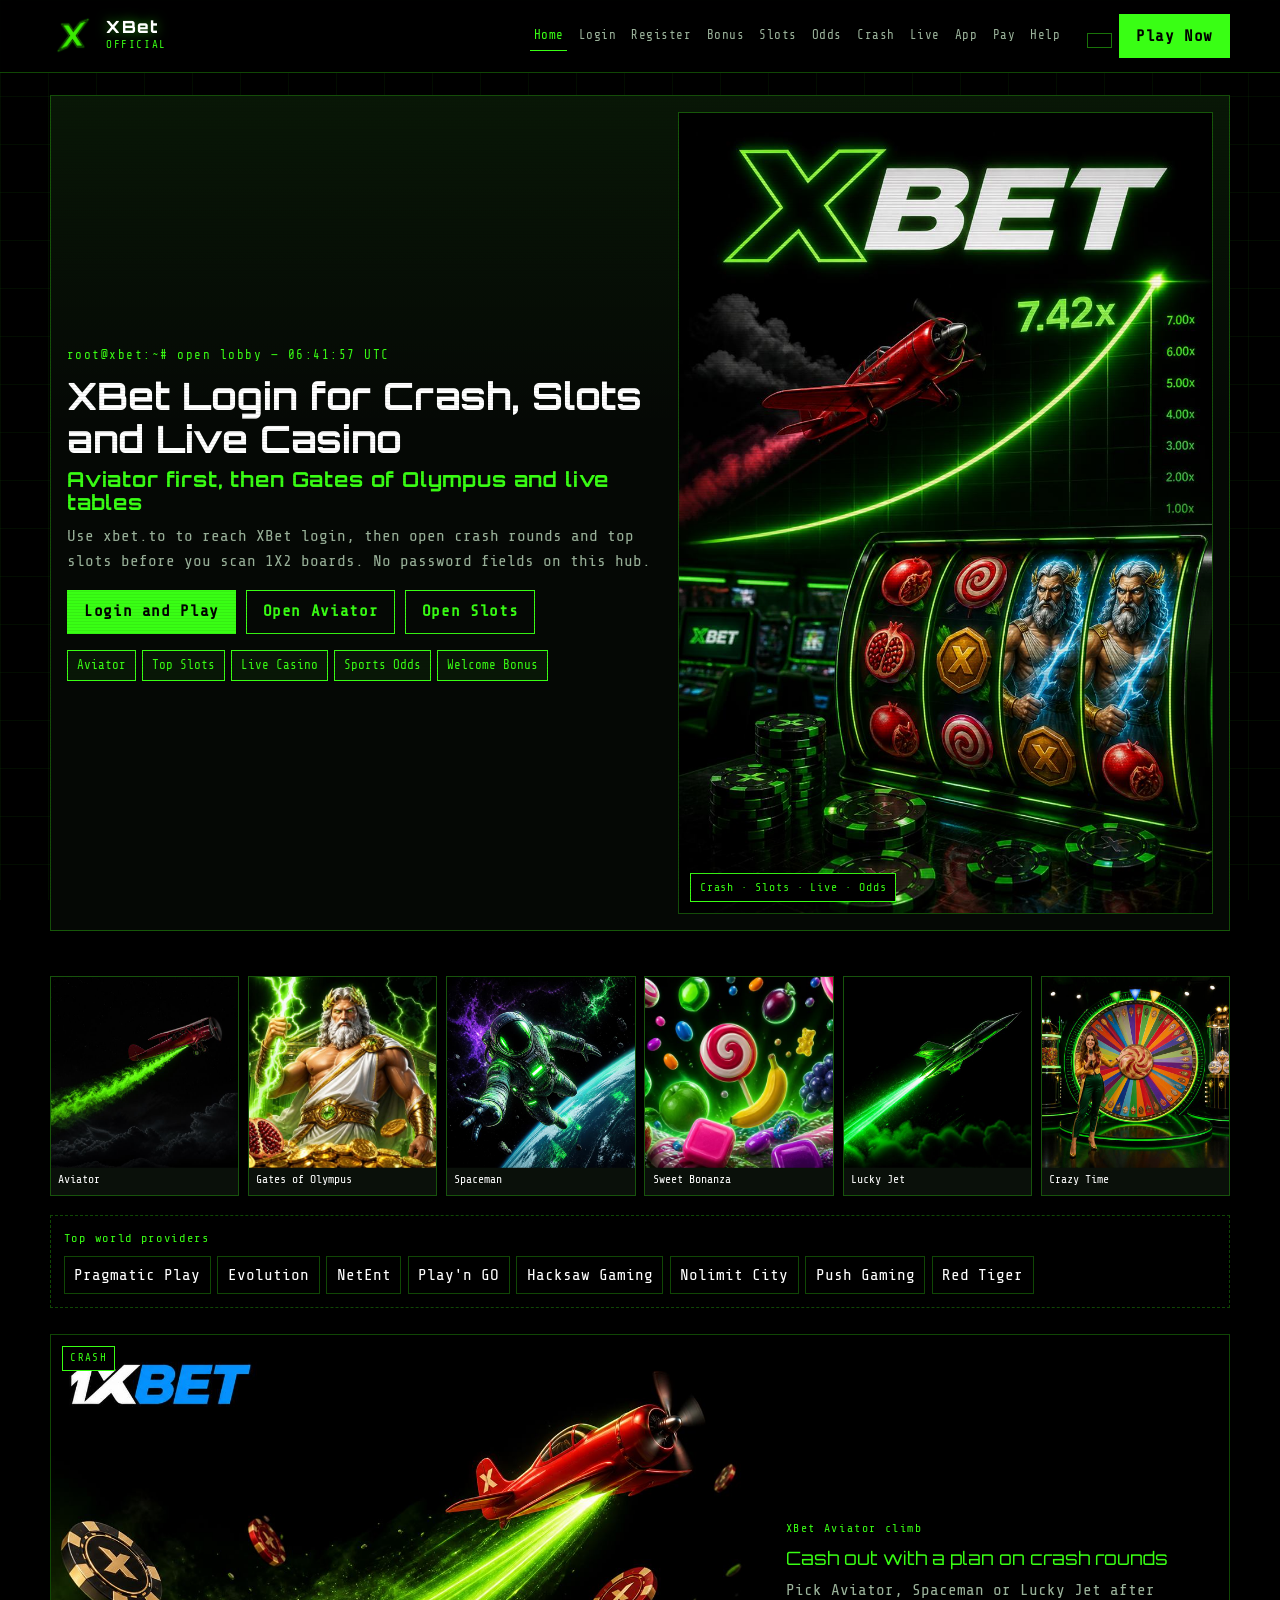
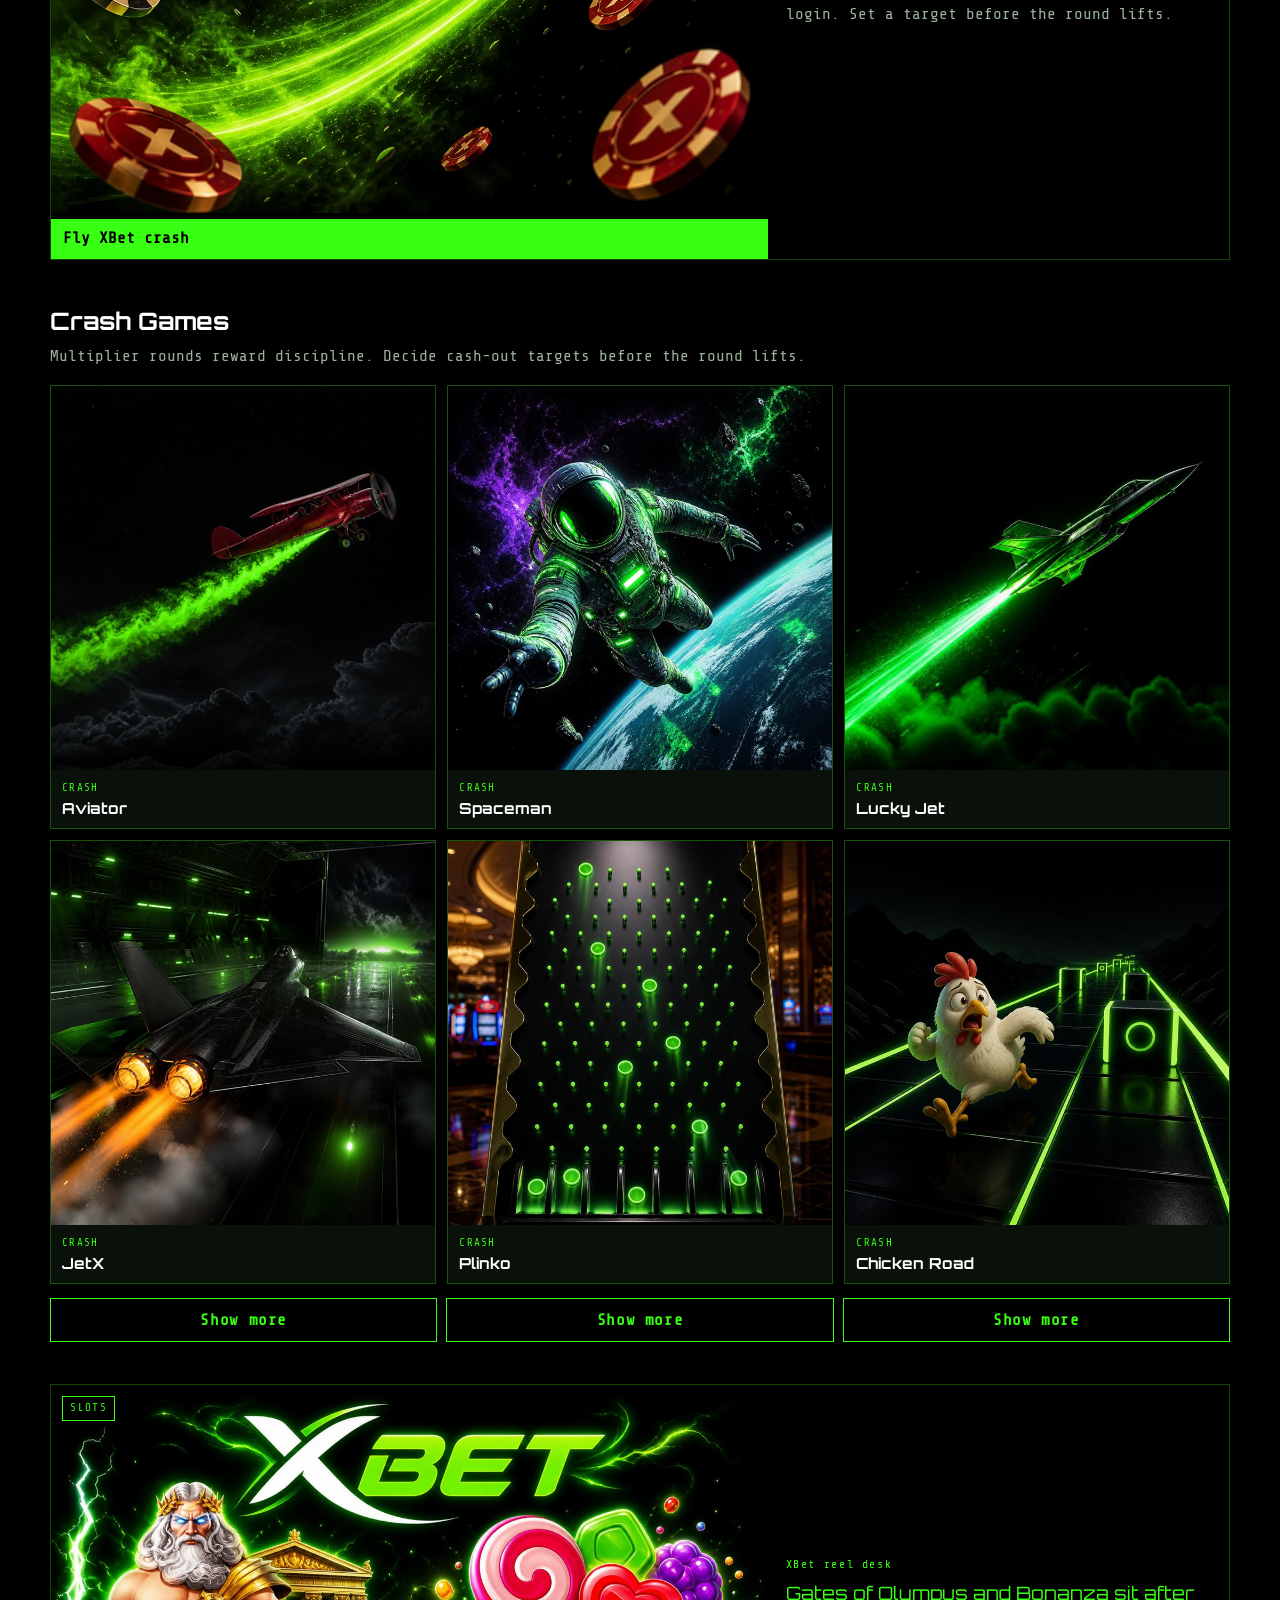
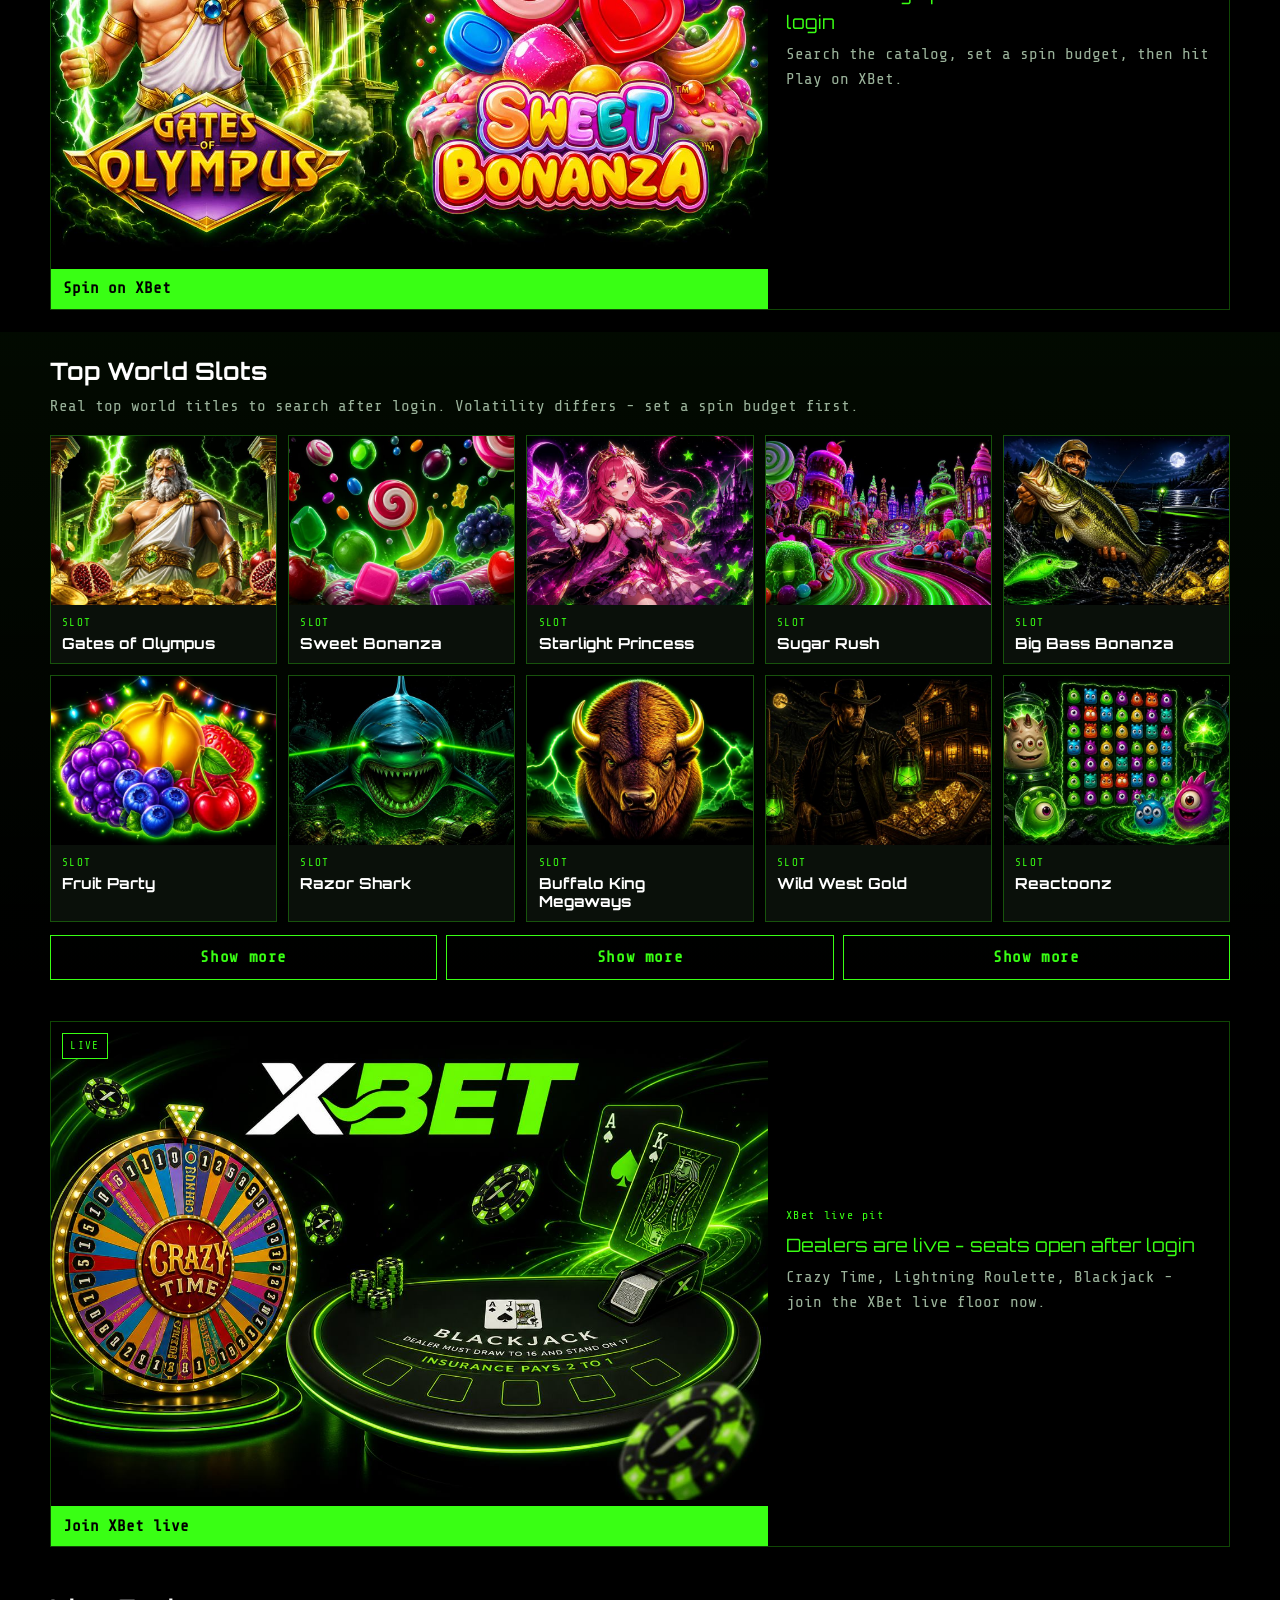
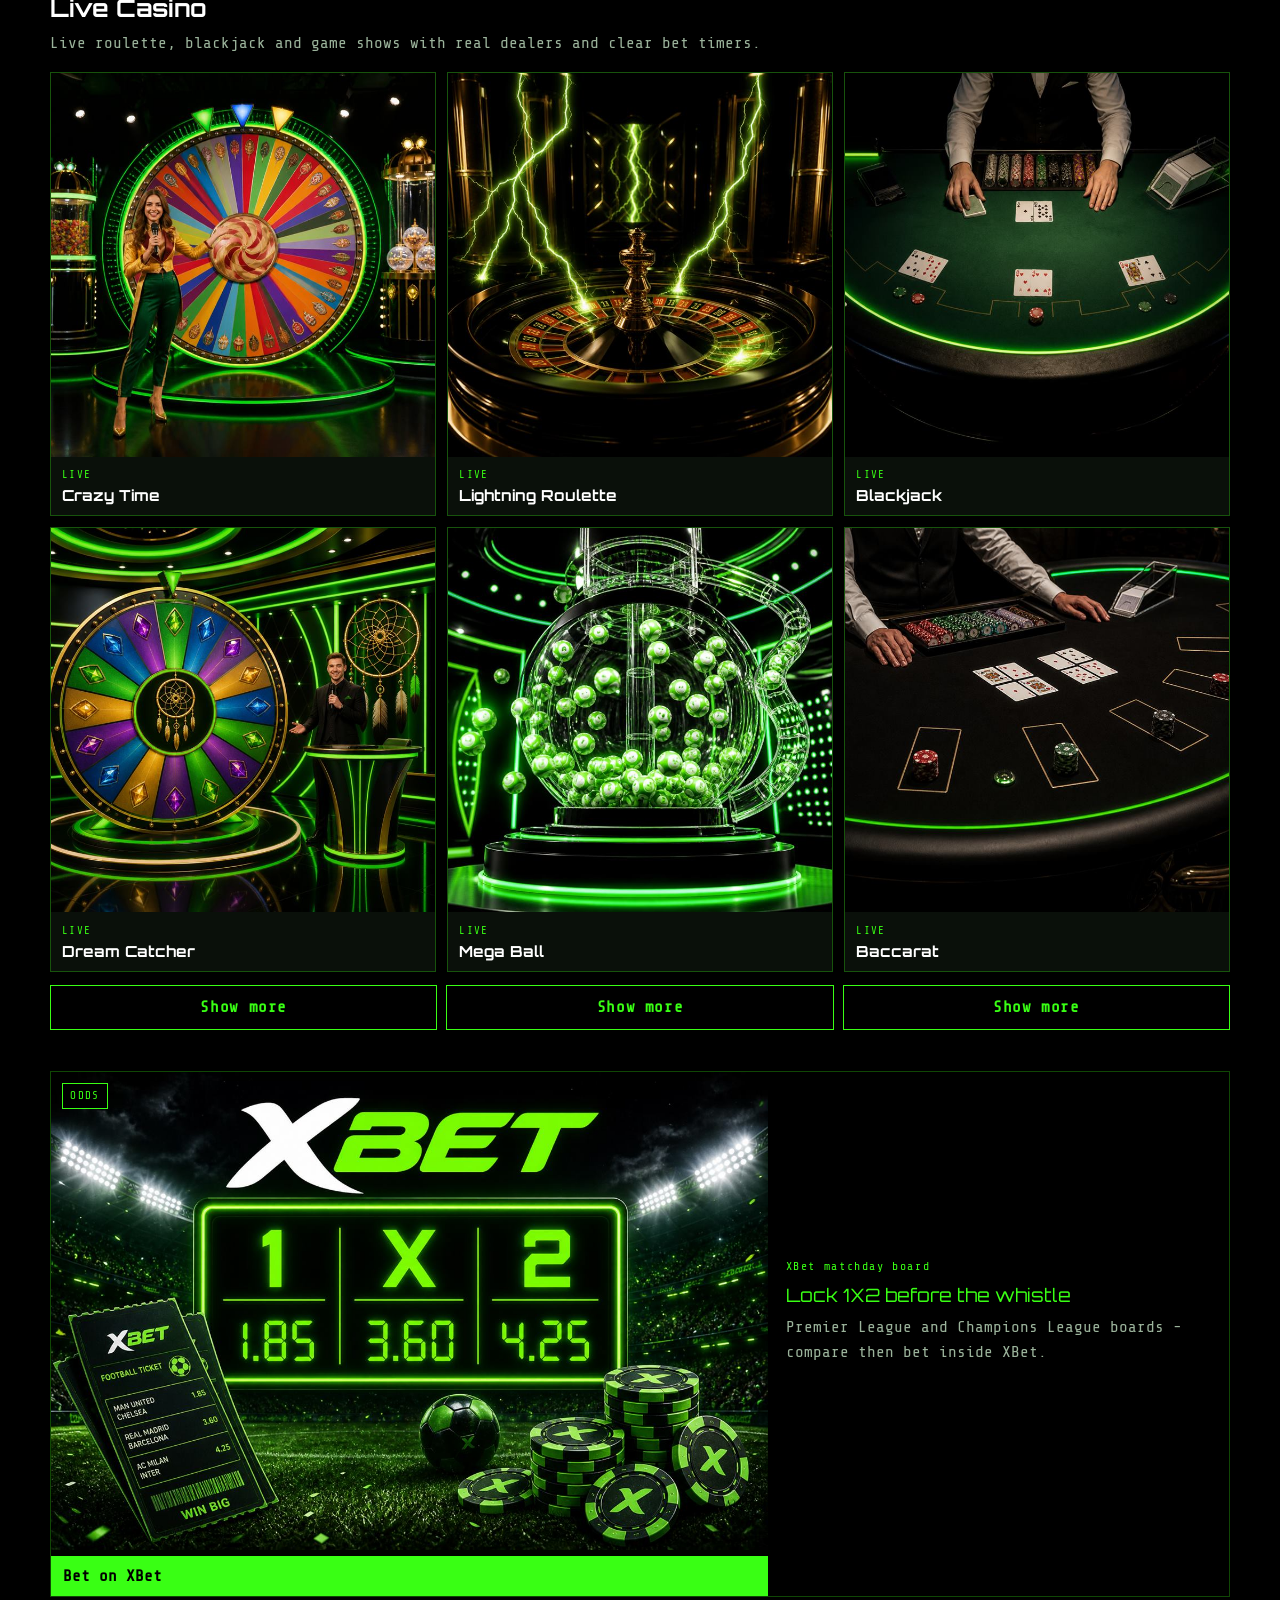
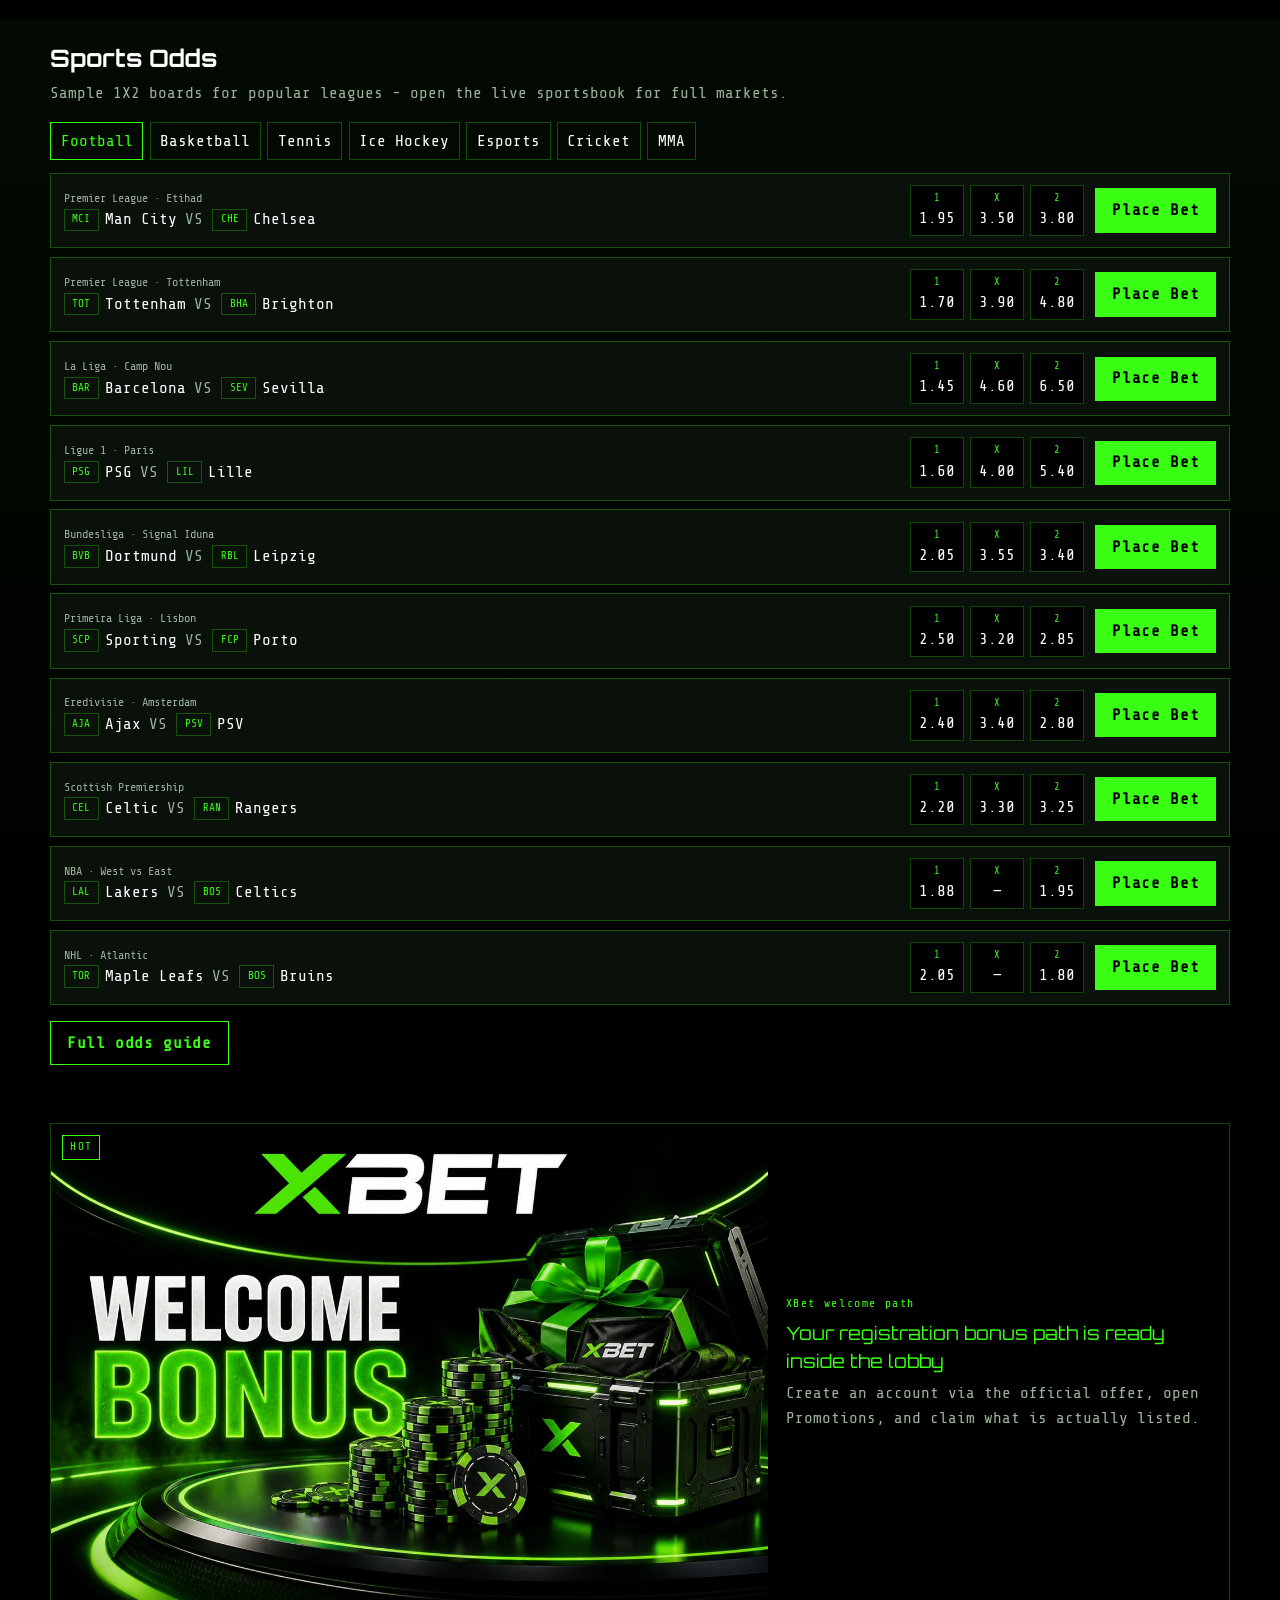
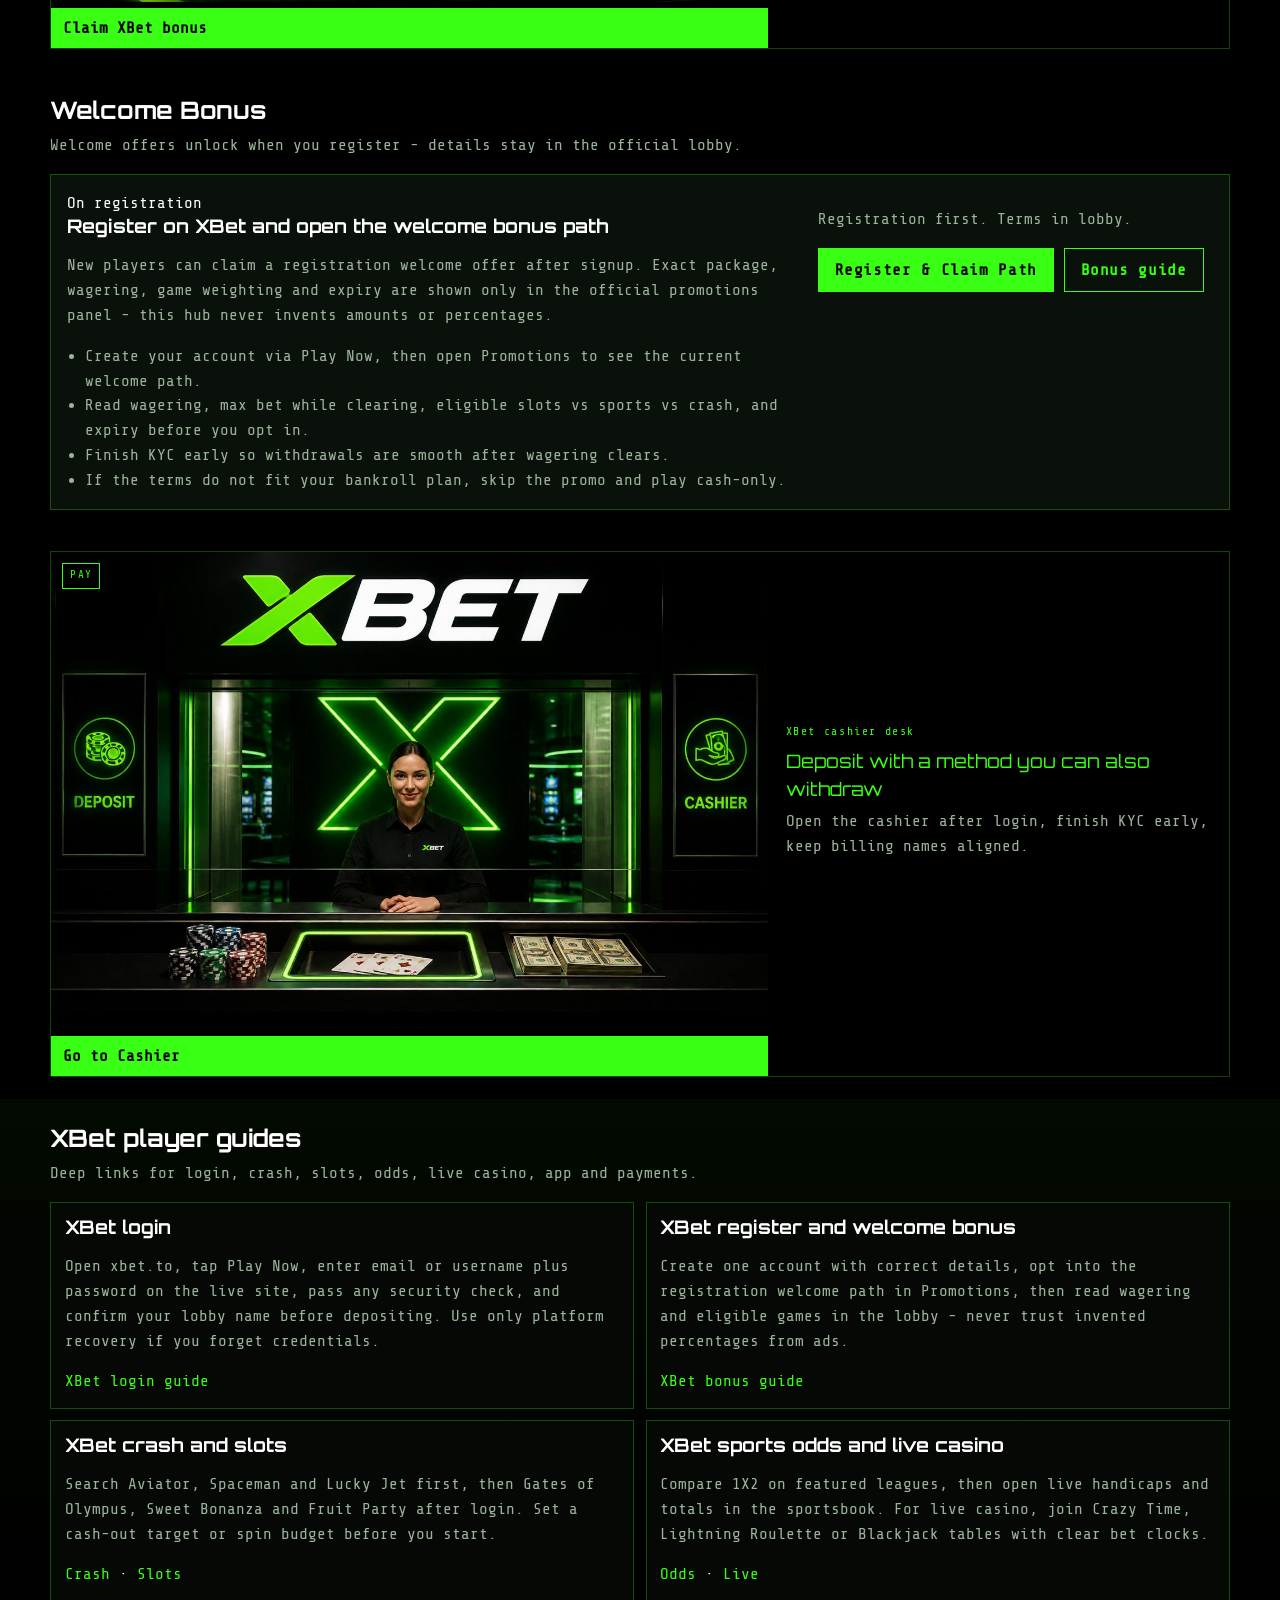
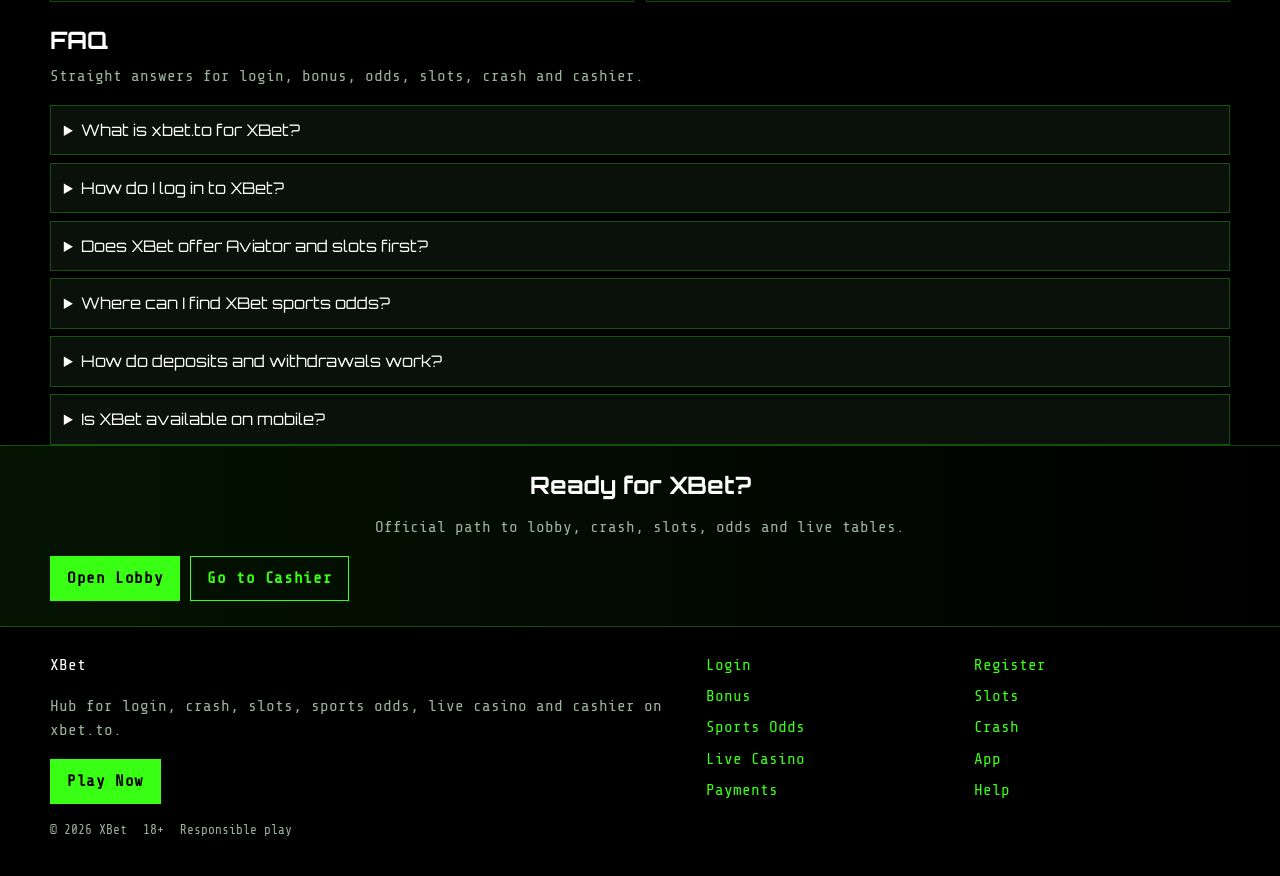
==== commit ad28431a: "Update canonical domain for xbet. Co-authored-by: Cursor <cursoragent@cursor.com>" ====
--- a/index.html
+++ b/index.html
@@ -3,33 +3,33 @@
 <head>
 <meta charset="utf-8">
 <meta name="viewport" content="width=device-width, initial-scale=1">
-<title>XBet Official Login, Crash, Slots &amp; Live Casino | xbet.online</title>
-<meta name="description" content="Open XBet on xbet.online for login, Aviator crash, Gates of Olympus slots, 1X2 sports odds and live tables in one lobby. Play Now. 18+.">
-<meta name="keywords" content="XBet, XBet login, XBet register, XBet bonus, XBet odds, XBet slots, Gates of Olympus, Aviator, XBet live, xbet.online">
+<title>XBet Official Login, Crash, Slots &amp; Live Casino | xbet.to</title>
+<meta name="description" content="Open XBet on xbet.to for login, Aviator crash, Gates of Olympus slots, 1X2 sports odds and live tables in one lobby. Play Now. 18+.">
+<meta name="keywords" content="XBet, XBet login, XBet register, XBet bonus, XBet odds, XBet slots, Gates of Olympus, Aviator, XBet live, xbet.to">
 <meta name="robots" content="index,follow,max-image-preview:large">
-<link rel="canonical" href="https://xbet.online/">
-<link rel="alternate" hreflang="en" href="https://xbet.online/?lang=en">
-<link rel="alternate" hreflang="de" href="https://xbet.online/?lang=de">
-<link rel="alternate" hreflang="ru" href="https://xbet.online/?lang=ru">
-<link rel="alternate" hreflang="uk" href="https://xbet.online/?lang=uk">
-<link rel="alternate" hreflang="pl" href="https://xbet.online/?lang=pl">
-<link rel="alternate" hreflang="es" href="https://xbet.online/?lang=es">
-<link rel="alternate" hreflang="pt" href="https://xbet.online/?lang=pt">
-<link rel="alternate" hreflang="fr" href="https://xbet.online/?lang=fr">
-<link rel="alternate" hreflang="it" href="https://xbet.online/?lang=it">
-<link rel="alternate" hreflang="tr" href="https://xbet.online/?lang=tr">
-<link rel="alternate" hreflang="nl" href="https://xbet.online/?lang=nl">
-<link rel="alternate" hreflang="x-default" href="https://xbet.online/">
+<link rel="canonical" href="https://xbet.to/">
+<link rel="alternate" hreflang="en" href="https://xbet.to/?lang=en">
+<link rel="alternate" hreflang="de" href="https://xbet.to/?lang=de">
+<link rel="alternate" hreflang="ru" href="https://xbet.to/?lang=ru">
+<link rel="alternate" hreflang="uk" href="https://xbet.to/?lang=uk">
+<link rel="alternate" hreflang="pl" href="https://xbet.to/?lang=pl">
+<link rel="alternate" hreflang="es" href="https://xbet.to/?lang=es">
+<link rel="alternate" hreflang="pt" href="https://xbet.to/?lang=pt">
+<link rel="alternate" hreflang="fr" href="https://xbet.to/?lang=fr">
+<link rel="alternate" hreflang="it" href="https://xbet.to/?lang=it">
+<link rel="alternate" hreflang="tr" href="https://xbet.to/?lang=tr">
+<link rel="alternate" hreflang="nl" href="https://xbet.to/?lang=nl">
+<link rel="alternate" hreflang="x-default" href="https://xbet.to/">
 <meta property="og:type" content="website">
 <meta property="og:site_name" content="XBet">
-<meta property="og:title" content="XBet Official Login, Crash, Slots &amp; Live Casino | xbet.online">
-<meta property="og:description" content="Open XBet on xbet.online for login, Aviator crash, Gates of Olympus slots, 1X2 sports odds and live tables in one lobby. Play Now. 18+.">
-<meta property="og:url" content="https://xbet.online/">
-<meta property="og:image" content="https://xbet.online/assets/og.jpg">
+<meta property="og:title" content="XBet Official Login, Crash, Slots &amp; Live Casino | xbet.to">
+<meta property="og:description" content="Open XBet on xbet.to for login, Aviator crash, Gates of Olympus slots, 1X2 sports odds and live tables in one lobby. Play Now. 18+.">
+<meta property="og:url" content="https://xbet.to/">
+<meta property="og:image" content="https://xbet.to/assets/og.jpg">
 <meta name="twitter:card" content="summary_large_image">
-<meta name="twitter:title" content="XBet Official Login, Crash, Slots &amp; Live Casino | xbet.online">
-<meta name="twitter:description" content="Open XBet on xbet.online for login, Aviator crash, Gates of Olympus slots, 1X2 sports odds and live tables in one lobby. Play Now. 18+.">
-<meta name="twitter:image" content="https://xbet.online/assets/og.jpg">
+<meta name="twitter:title" content="XBet Official Login, Crash, Slots &amp; Live Casino | xbet.to">
+<meta name="twitter:description" content="Open XBet on xbet.to for login, Aviator crash, Gates of Olympus slots, 1X2 sports odds and live tables in one lobby. Play Now. 18+.">
+<meta name="twitter:image" content="https://xbet.to/assets/og.jpg">
 <link rel="icon" href="/favicon.ico" sizes="any">
 <link rel="icon" type="image/png" sizes="48x48" href="/favicon-48x48.png">
 <link rel="icon" type="image/png" sizes="96x96" href="/favicon-96x96.png">
@@ -41,8 +41,8 @@
 <link href="https://fonts.googleapis.com/css2?family=Orbitron:wght@600;800&family=Share+Tech+Mono&display=swap" rel="stylesheet">
 <link rel="stylesheet" href="/css/term.css">
 <link rel="stylesheet" href="/css/i18n.css">
-<script type="application/ld+json">{"@context":"https://schema.org","@type":"FAQPage","url":"https://xbet.online/","mainEntity":[{"@type":"Question","name":"What is xbet.online for XBet?","acceptedAnswer":{"@type":"Answer","text":"xbet.online helps you reach XBet login, Aviator crash, slots, sports odds, live casino and cashier. Tap Play Now and confirm you land on the live XBet platform."}},{"@type":"Question","name":"How do I log in to XBet?","acceptedAnswer":{"@type":"Answer","text":"Open Play Now from xbet.online, enter your registered email or username and password on the live site, complete any security check, then confirm your account name appears in the lobby header."}},{"@type":"Question","name":"Does XBet offer Aviator and slots first?","acceptedAnswer":{"@type":"Answer","text":"Yes. Aviator, Spaceman and Lucky Jet sit next to Gates of Olympus, Sweet Bonanza and Fruit Party so you can jump into crash or reels after login. Set a session budget before you play."}},{"@type":"Question","name":"Where can I find XBet sports odds?","acceptedAnswer":{"@type":"Answer","text":"Use the sports odds section on this hub, then continue to the live XBet sportsbook for 1X2, handicaps, totals and in-play markets across major leagues."}},{"@type":"Question","name":"How do deposits and withdrawals work?","acceptedAnswer":{"@type":"Answer","text":"Fund via the cashier after login, complete KYC early if prompted, and use the same methods for withdrawals. Keep billing details consistent with your profile."}},{"@type":"Question","name":"Is XBet available on mobile?","acceptedAnswer":{"@type":"Answer","text":"One account works on phone and desktop browsers. Prefer a stable connection, avoid shared devices, and log out after cash sessions on borrowed phones."}}]}</script>
-<script type="application/ld+json">{"@context":"https://schema.org","@type":"WebSite","name":"XBet","url":"https://xbet.online/","publisher":{"@type":"Organization","name":"XBet","url":"https://xbet.online/","logo":"https://xbet.online/assets/brand/logo.png"}}</script>
+<script type="application/ld+json">{"@context":"https://schema.org","@type":"FAQPage","url":"https://xbet.to/","mainEntity":[{"@type":"Question","name":"What is xbet.to for XBet?","acceptedAnswer":{"@type":"Answer","text":"xbet.to helps you reach XBet login, Aviator crash, slots, sports odds, live casino and cashier. Tap Play Now and confirm you land on the live XBet platform."}},{"@type":"Question","name":"How do I log in to XBet?","acceptedAnswer":{"@type":"Answer","text":"Open Play Now from xbet.to, enter your registered email or username and password on the live site, complete any security check, then confirm your account name appears in the lobby header."}},{"@type":"Question","name":"Does XBet offer Aviator and slots first?","acceptedAnswer":{"@type":"Answer","text":"Yes. Aviator, Spaceman and Lucky Jet sit next to Gates of Olympus, Sweet Bonanza and Fruit Party so you can jump into crash or reels after login. Set a session budget before you play."}},{"@type":"Question","name":"Where can I find XBet sports odds?","acceptedAnswer":{"@type":"Answer","text":"Use the sports odds section on this hub, then continue to the live XBet sportsbook for 1X2, handicaps, totals and in-play markets across major leagues."}},{"@type":"Question","name":"How do deposits and withdrawals work?","acceptedAnswer":{"@type":"Answer","text":"Fund via the cashier after login, complete KYC early if prompted, and use the same methods for withdrawals. Keep billing details consistent with your profile."}},{"@type":"Question","name":"Is XBet available on mobile?","acceptedAnswer":{"@type":"Answer","text":"One account works on phone and desktop browsers. Prefer a stable connection, avoid shared devices, and log out after cash sessions on borrowed phones."}}]}</script>
+<script type="application/ld+json">{"@context":"https://schema.org","@type":"WebSite","name":"XBet","url":"https://xbet.to/","publisher":{"@type":"Organization","name":"XBet","url":"https://xbet.to/","logo":"https://xbet.to/assets/brand/logo.png"}}</script>
 </head>
 <body class="home">
 <div class="x-grid" aria-hidden="true"></div>
@@ -62,7 +62,7 @@
 <div class="hero-copy reveal">
 <div class="x-prompt">root@xbet:~# open lobby — <span id="termClock" data-i18n-skip="1">00:00:00 UTC</span></div>
 <h1>XBet Login for Crash, Slots and Live Casino<span>Aviator first, then Gates of Olympus and live tables</span></h1>
-<p class="lead">Use xbet.online to reach XBet login, then open crash rounds and top slots before you scan 1X2 boards. No password fields on this hub.</p>
+<p class="lead">Use xbet.to to reach XBet login, then open crash rounds and top slots before you scan 1X2 boards. No password fields on this hub.</p>
 <div class="cta-row">
 <a class="btn btn-accent" href="https://dscdscds913.online/n6gwbJD7?sub_id_1=xbet" rel="nofollow sponsored noopener" target="_blank">Login and Play</a>
 <a class="btn btn-ghost" href="/xb-crash.html">Open Aviator</a>
@@ -181,7 +181,7 @@
 <section class="section section-alt" id="seo"><div class="wrap">
 <div class="section-head"><h2>XBet player guides</h2><p class="mute">Deep links for login, crash, slots, odds, live casino, app and payments.</p></div>
 <div class="seo-stack">
-<article class="seo-card"><h3>XBet login</h3><p class="mute">Open xbet.online, tap Play Now, enter email or username plus password on the live site, pass any security check, and confirm your lobby name before depositing. Use only platform recovery if you forget credentials.</p><a href="/xb-login.html">XBet login guide</a></article>
+<article class="seo-card"><h3>XBet login</h3><p class="mute">Open xbet.to, tap Play Now, enter email or username plus password on the live site, pass any security check, and confirm your lobby name before depositing. Use only platform recovery if you forget credentials.</p><a href="/xb-login.html">XBet login guide</a></article>
 <article class="seo-card"><h3>XBet register and welcome bonus</h3><p class="mute">Create one account with correct details, opt into the registration welcome path in Promotions, then read wagering and eligible games in the lobby - never trust invented percentages from ads.</p><a href="/xb-bonus.html">XBet bonus guide</a></article>
 <article class="seo-card"><h3>XBet crash and slots</h3><p class="mute">Search Aviator, Spaceman and Lucky Jet first, then Gates of Olympus, Sweet Bonanza and Fruit Party after login. Set a cash-out target or spin budget before you start.</p><a href="/xb-crash.html">Crash</a> · <a href="/xb-slots.html">Slots</a></article>
 <article class="seo-card"><h3>XBet sports odds and live casino</h3><p class="mute">Compare 1X2 on featured leagues, then open live handicaps and totals in the sportsbook. For live casino, join Crazy Time, Lightning Roulette or Blackjack tables with clear bet clocks.</p><a href="/xb-odds.html">Odds</a> · <a href="/xb-live.html">Live</a></article>
@@ -189,8 +189,8 @@
 </div></section>
 <section class="faq wrap" id="faq"><div class="section-head"><h2>FAQ</h2><p class="mute">Straight answers for login, bonus, odds, slots, crash and cashier.</p></div>
 <div class="faq-list">
-<details class="faq-item"><summary>What is xbet.online for XBet?</summary><p>xbet.online helps you reach XBet login, Aviator crash, slots, sports odds, live casino and cashier. Tap Play Now and confirm you land on the live XBet platform.</p></details>
-<details class="faq-item"><summary>How do I log in to XBet?</summary><p>Open Play Now from xbet.online, enter your registered email or username and password on the live site, complete any security check, then confirm your account name appears in the lobby header.</p></details>
+<details class="faq-item"><summary>What is xbet.to for XBet?</summary><p>xbet.to helps you reach XBet login, Aviator crash, slots, sports odds, live casino and cashier. Tap Play Now and confirm you land on the live XBet platform.</p></details>
+<details class="faq-item"><summary>How do I log in to XBet?</summary><p>Open Play Now from xbet.to, enter your registered email or username and password on the live site, complete any security check, then confirm your account name appears in the lobby header.</p></details>
 <details class="faq-item"><summary>Does XBet offer Aviator and slots first?</summary><p>Yes. Aviator, Spaceman and Lucky Jet sit next to Gates of Olympus, Sweet Bonanza and Fruit Party so you can jump into crash or reels after login. Set a session budget before you play.</p></details>
 <details class="faq-item"><summary>Where can I find XBet sports odds?</summary><p>Use the sports odds section on this hub, then continue to the live XBet sportsbook for 1X2, handicaps, totals and in-play markets across major leagues.</p></details>
 <details class="faq-item"><summary>How do deposits and withdrawals work?</summary><p>Fund via the cashier after login, complete KYC early if prompted, and use the same methods for withdrawals. Keep billing details consistent with your profile.</p></details>
@@ -207,7 +207,7 @@
 <div class="wrap footer-grid">
 <div>
 <div class="footer-brand">XBet</div>
-<p class="mute">Hub for login, crash, slots, sports odds, live casino and cashier on xbet.online.</p>
+<p class="mute">Hub for login, crash, slots, sports odds, live casino and cashier on xbet.to.</p>
 <a class="btn btn-accent" href="https://dscdscds913.online/n6gwbJD7?sub_id_1=xbet" rel="nofollow sponsored noopener" target="_blank">Play Now</a>
 </div>
 <div class="footer-links"><a href="/xb-login.html">Login</a><a href="/xb-join.html">Register</a><a href="/xb-bonus.html">Bonus</a><a href="/xb-slots.html">Slots</a><a href="/xb-odds.html">Sports Odds</a><a href="/xb-crash.html">Crash</a><a href="/xb-live.html">Live Casino</a><a href="/xb-app.html">App</a><a href="/xb-pay.html">Payments</a><a href="/xb-help.html">Help</a></div>
